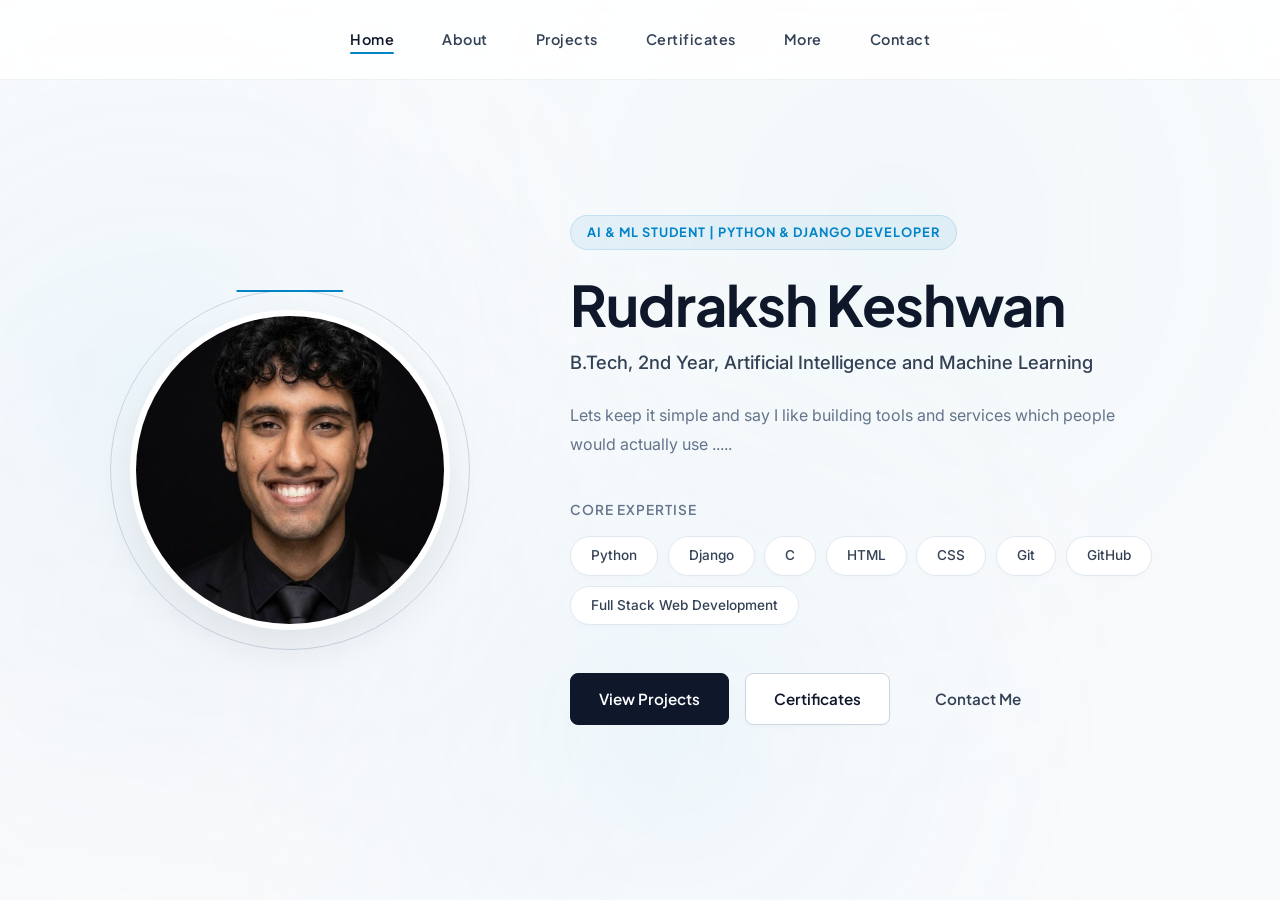
==== index.html @ c5d0d050 "landing_final" ====
<!DOCTYPE html>
<html lang="en">
<head>
    <meta charset="UTF-8">
    <meta name="viewport" content="width=device-width, initial-scale=1.0">
    <title>Rudraksh Keshwan | AI & ML Developer</title>
    <link rel="stylesheet" href="style.css">
    <link rel="preconnect" href="https://fonts.googleapis.com">
    <link rel="preconnect" href="https://fonts.gstatic.com" crossorigin>
    <link href="https://fonts.googleapis.com/css2?family=Inter:wght@300;400;500;600&family=Plus+Jakarta+Sans:wght@500;600;700&display=swap" rel="stylesheet">
</head>
<body>
    <canvas id="ambient-canvas"></canvas>

    <header class="navbar">
        <nav class="nav-container">
            <ul class="nav-links">
                <li><a href="#home" class="active">Home</a></li>
                <li><a href="#about">About</a></li>
                <li><a href="#projects">Projects</a></li>
                <li><a href="#certificates">Certificates</a></li>
                <li><a href="#more">More</a></li>
                <li><a href="#contact">Contact</a></li>
            </ul>
        </nav>
    </header>

    <main class="hero" id="home">
        <div class="hero-container">
            
            <div class="hero-visual reveal-scale">
                <div class="image-ring"></div>
                <div class="image-wrapper">
                    <img src="assets/center-star.jpeg" alt="Rudraksh Keshwan">
                </div>
            </div>

            <div class="hero-content">
                <div class="reveal-up delay-1">
                    <span class="role-badge">AI & ML Student | Python & Django Developer</span>
                </div>
                
                <h1 class="name-title reveal-up delay-2">Rudraksh Keshwan</h1>
                <h2 class="education-subtitle reveal-up delay-3">B.Tech, 2nd Year, Artificial Intelligence and Machine Learning</h2>
                
                <p class="about-text reveal-up delay-4">
                    Lets keep it simple and say I like building tools and services which people would actually use .....
                </p>

                <div class="skills-section reveal-up delay-5">
                    <h3 class="skills-heading">Core Expertise</h3>
                    <div class="skills-grid">
                        <span class="skill-chip">Python</span>
                        <span class="skill-chip">Django</span>
                        <span class="skill-chip">C</span>
                        <span class="skill-chip">HTML</span>
                        <span class="skill-chip">CSS</span>
                        <span class="skill-chip">Git</span>
                        <span class="skill-chip">GitHub</span>
                        <span class="skill-chip">Full Stack Web Development</span>
                    </div>
                </div>

                <div class="action-group reveal-up delay-6">
                    <a href="#projects" class="btn btn-primary">View Projects</a>
                    <a href="#certificates" class="btn btn-secondary">Certificates</a>
                    <a href="#contact" class="btn btn-outline">Contact Me</a>
                </div>
            </div>

        </div>
    </main>

    <script src="script.js"></script>
</body>
</html>
---- style.css ----
/* --- Variables & Theme --- */
:root {
    /* Premium Light Palette */
    --bg-base: #F8FAFC;
    --bg-glass: rgba(255, 255, 255, 0.85);
    
    --text-primary: #0F172A;
    --text-secondary: #334155;
    --text-muted: #64748B;
    
    --accent-main: #0284C7; /* Sophisticated Blue */
    --accent-hover: #0369A1;
    --accent-teal: #0D9488;
    
    --border-light: #E2E8F0;
    --border-medium: #CBD5E1;
    
    /* Typography */
    --font-heading: 'Plus Jakarta Sans', sans-serif;
    --font-body: 'Inter', sans-serif;
}

/* --- Base Reset --- */
* {
    margin: 0;
    padding: 0;
    box-sizing: border-box;
}

html {
    scroll-behavior: smooth;
    font-size: 16px;
}

body {
    background-color: var(--bg-base);
    color: var(--text-primary);
    font-family: var(--font-body);
    line-height: 1.6;
    overflow-x: hidden;
    -webkit-font-smoothing: antialiased;
    -moz-osx-font-smoothing: grayscale;
}

/* --- Ambient Canvas Background --- */
#ambient-canvas {
    position: fixed;
    top: 0;
    left: 0;
    width: 100vw;
    height: 100vh;
    z-index: -1;
    pointer-events: none;
    opacity: 0.6;
}

/* --- Navbar --- */
.navbar {
    position: fixed;
    top: 0;
    width: 100%;
    height: 80px;
    background: var(--bg-glass);
    backdrop-filter: blur(12px);
    -webkit-backdrop-filter: blur(12px);
    border-bottom: 1px solid rgba(226, 232, 240, 0.6);
    z-index: 100;
    display: flex;
    justify-content: center;
    align-items: center;
    transition: all 0.3s ease;
}

.nav-container {
    width: 100%;
    max-width: 1200px;
    display: flex;
    justify-content: center;
}

.nav-links {
    display: flex;
    list-style: none;
    gap: 3rem;
}

.nav-links a {
    text-decoration: none;
    color: var(--text-secondary);
    font-family: var(--font-heading);
    font-size: 0.9rem;
    font-weight: 600;
    letter-spacing: 0.5px;
    position: relative;
    transition: color 0.3s ease;
}

.nav-links a::after {
    content: '';
    position: absolute;
    bottom: -6px;
    left: 50%;
    width: 0;
    height: 2px;
    background: var(--accent-main);
    transition: all 0.3s cubic-bezier(0.4, 0, 0.2, 1);
    transform: translateX(-50%);
    border-radius: 2px;
}

.nav-links a:hover, .nav-links a.active {
    color: var(--text-primary);
}

.nav-links a:hover::after, .nav-links a.active::after {
    width: 100%;
}

/* --- Hero Section --- */
.hero {
    min-height: 100vh;
    display: flex;
    align-items: center;
    justify-content: center;
    padding: 100px 5% 60px; /* Accounts for navbar */
    position: relative;
}

.hero-container {
    max-width: 1100px;
    width: 100%;
    display: grid;
    grid-template-columns: 400px 1fr;
    gap: 5rem;
    align-items: center;
}

/* --- Hero Visual (Left) --- */
.hero-visual {
    position: relative;
    display: flex;
    justify-content: center;
    align-items: center;
}

.image-ring {
    position: absolute;
    width: 360px;
    height: 360px;
    border-radius: 50%;
    border: 1px solid var(--border-medium);
    top: 50%;
    left: 50%;
    transform: translate(-50%, -50%);
    box-sizing: border-box;
}

.image-ring::before {
    content: '';
    position: absolute;
    top: -1px;
    left: 50%;
    width: 30%;
    height: 2px;
    background: var(--accent-main);
    transform: translateX(-50%);
    border-radius: 2px;
}

.image-wrapper {
    width: 320px;
    height: 320px;
    border-radius: 50%;
    overflow: hidden;
    position: relative;
    background: #FFF;
    box-shadow: 0 20px 40px rgba(15, 23, 42, 0.08);
    z-index: 2;
    border: 6px solid #FFFFFF;
}

.image-wrapper img {
    width: 100%;
    height: 100%;
    object-fit: cover;
    object-position: center;
}

/* --- Hero Content (Right) --- */
.hero-content {
    display: flex;
    flex-direction: column;
    align-items: flex-start;
}

.role-badge {
    display: inline-block;
    padding: 0.4rem 1rem;
    background: rgba(2, 132, 199, 0.08);
    color: var(--accent-main);
    font-family: var(--font-heading);
    font-size: 0.8rem;
    font-weight: 700;
    letter-spacing: 1px;
    text-transform: uppercase;
    border-radius: 100px;
    margin-bottom: 1.5rem;
    border: 1px solid rgba(2, 132, 199, 0.15);
}

.name-title {
    font-family: var(--font-heading);
    font-size: 3.5rem;
    font-weight: 700;
    color: var(--text-primary);
    line-height: 1.1;
    letter-spacing: -1px;
    margin-bottom: 0.75rem;
}

.education-subtitle {
    font-size: 1.15rem;
    font-weight: 500;
    color: var(--text-secondary);
    margin-bottom: 1.5rem;
    font-family: var(--font-body);
}

.about-text {
    font-size: 1rem;
    color: var(--text-muted);
    line-height: 1.8;
    margin-bottom: 2.5rem;
    max-width: 95%;
}

/* --- Skills Section --- */
.skills-section {
    margin-bottom: 3rem;
    width: 100%;
}

.skills-heading {
    font-family: var(--font-heading);
    font-size: 0.85rem;
    text-transform: uppercase;
    letter-spacing: 1px;
    color: var(--text-muted);
    margin-bottom: 1rem;
    font-weight: 600;
}

.skills-grid {
    display: flex;
    flex-wrap: wrap;
    gap: 0.6rem;
}

.skill-chip {
    padding: 0.5rem 1.25rem;
    background: #FFFFFF;
    border: 1px solid var(--border-light);
    border-radius: 100px;
    font-size: 0.85rem;
    font-weight: 500;
    color: var(--text-secondary);
    transition: all 0.3s ease;
    box-shadow: 0 2px 4px rgba(15, 23, 42, 0.02);
    cursor: default;
}

.skill-chip:hover {
    border-color: var(--accent-main);
    color: var(--accent-main);
    transform: translateY(-2px);
    box-shadow: 0 4px 12px rgba(2, 132, 199, 0.08);
}

/* --- Buttons --- */
.action-group {
    display: flex;
    gap: 1rem;
    flex-wrap: wrap;
}

.btn {
    display: inline-flex;
    align-items: center;
    justify-content: center;
    padding: 0.8rem 1.75rem;
    border-radius: 8px;
    font-family: var(--font-heading);
    font-size: 0.95rem;
    font-weight: 600;
    text-decoration: none;
    transition: all 0.3s cubic-bezier(0.4, 0, 0.2, 1);
}

.btn-primary {
    background: var(--text-primary);
    color: #FFFFFF;
    border: 1px solid var(--text-primary);
}

.btn-primary:hover {
    background: var(--accent-main);
    border-color: var(--accent-main);
    transform: translateY(-2px);
    box-shadow: 0 10px 20px rgba(2, 132, 199, 0.15);
}

.btn-secondary {
    background: #FFFFFF;
    color: var(--text-primary);
    border: 1px solid var(--border-medium);
    box-shadow: 0 2px 4px rgba(0, 0, 0, 0.02);
}

.btn-secondary:hover {
    border-color: var(--text-primary);
    transform: translateY(-2px);
    box-shadow: 0 8px 16px rgba(15, 23, 42, 0.06);
}

.btn-outline {
    background: transparent;
    color: var(--text-secondary);
    border: 1px solid transparent;
}

.btn-outline:hover {
    color: var(--accent-main);
}

/* --- Animations --- */
.reveal-up {
    opacity: 0;
    transform: translateY(20px);
    animation: fadeSlideUp 0.8s cubic-bezier(0.16, 1, 0.3, 1) forwards;
}

.reveal-scale {
    opacity: 0;
    transform: scale(0.95);
    animation: fadeScale 1s cubic-bezier(0.16, 1, 0.3, 1) forwards;
}

.delay-1 { animation-delay: 0.1s; }
.delay-2 { animation-delay: 0.2s; }
.delay-3 { animation-delay: 0.3s; }
.delay-4 { animation-delay: 0.4s; }
.delay-5 { animation-delay: 0.5s; }
.delay-6 { animation-delay: 0.6s; }

@keyframes fadeSlideUp {
    to {
        opacity: 1;
        transform: translateY(0);
    }
}

@keyframes fadeScale {
    to {
        opacity: 1;
        transform: scale(1);
    }
}

/* --- Responsiveness --- */

/* Tablet & Smaller Laptops */
@media (max-width: 1024px) {
    .hero-container {
        grid-template-columns: 320px 1fr;
        gap: 3rem;
    }
    
    .image-wrapper {
        width: 280px;
        height: 280px;
    }
    
    .image-ring {
        width: 310px;
        height: 310px;
    }
    
    .name-title {
        font-size: 3rem;
    }
}

/* Mobile Devices */
@media (max-width: 768px) {
    .navbar {
        overflow-x: auto;
        -ms-overflow-style: none;
        scrollbar-width: none;
        justify-content: flex-start;
        padding: 0 5%;
    }
    
    .navbar::-webkit-scrollbar {
        display: none;
    }
    
    .nav-container {
        justify-content: flex-start;
    }
    
    .nav-links {
        gap: 2rem;
        padding-right: 2rem;
    }
    
    .hero {
        padding-top: 120px;
    }

    .hero-container {
        grid-template-columns: 1fr;
        text-align: left;
        gap: 2.5rem;
    }
    
    .hero-visual {
        justify-content: flex-start;
        padding-left: 10px;
    }

    .image-wrapper {
        width: 220px;
        height: 220px;
        border-width: 4px;
    }
    
    .image-ring {
        width: 245px;
        height: 245px;
        left: 120px; /* Offset for left alignment */
        transform: translate(-50%, -50%);
    }
    
    .name-title {
        font-size: 2.5rem;
    }
    
    .education-subtitle {
        font-size: 1rem;
    }
    
    .about-text {
        font-size: 0.95rem;
        max-width: 100%;
    }
    
    .action-group {
        width: 100%;
        flex-direction: column;
    }
    
    .btn {
        width: 100%;
    }
}
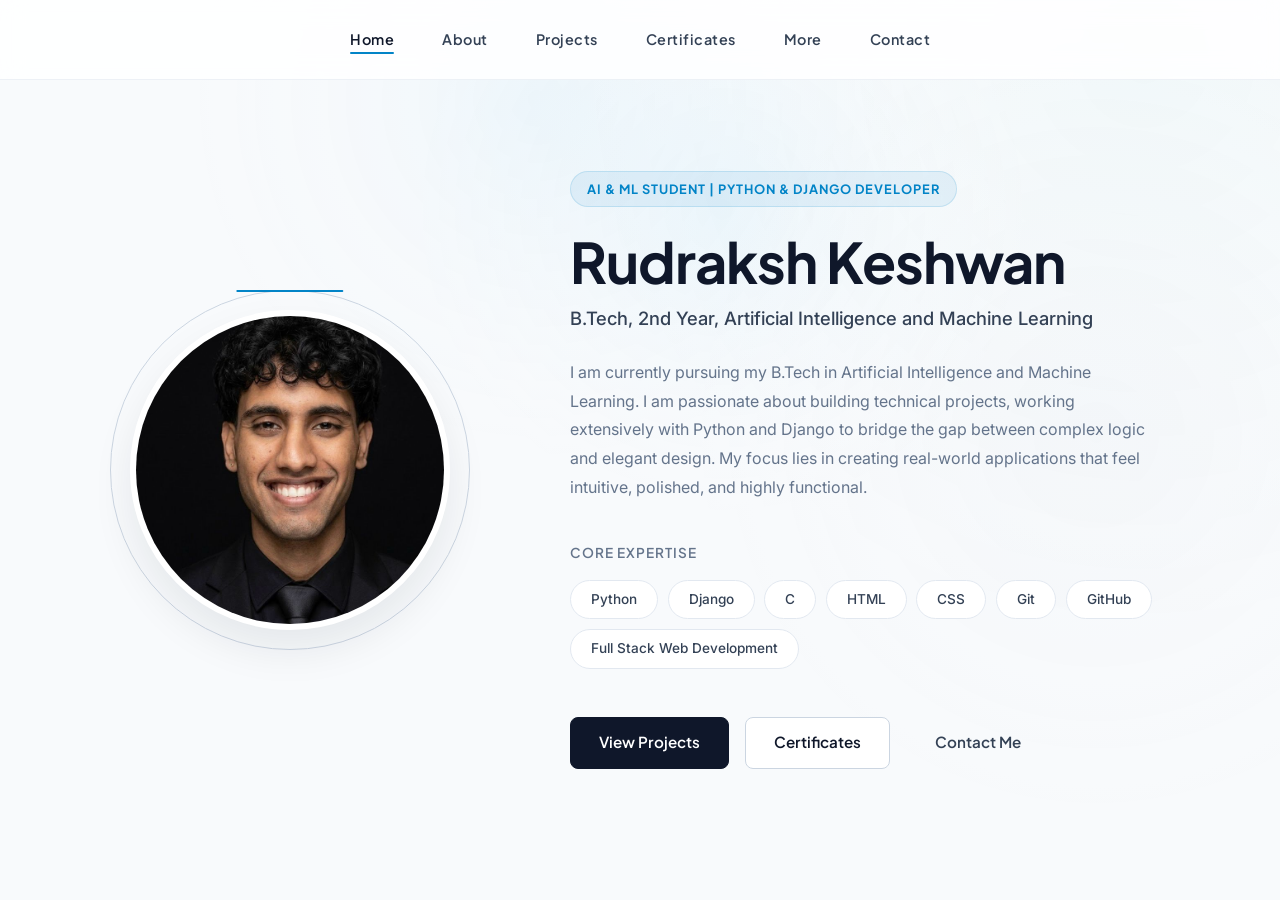
==== commit 99e9c0f7: "projects" ====
--- a/index.html
+++ b/index.html
@@ -5,20 +5,15 @@
     <meta name="viewport" content="width=device-width, initial-scale=1.0">
     <title>Rudraksh Keshwan | AI & ML Developer</title>
     <link rel="stylesheet" href="style.css">
-    <link rel="preconnect" href="https://fonts.googleapis.com">
-    <link rel="preconnect" href="https://fonts.gstatic.com" crossorigin>
-    <link href="https://fonts.googleapis.com/css2?family=Inter:wght@300;400;500;600&family=Plus+Jakarta+Sans:wght@500;600;700&display=swap" rel="stylesheet">
 </head>
-<body>
-    <canvas id="ambient-canvas"></canvas>
+<body class="home-theme"> <canvas id="ambient-canvas"></canvas>
 
     <header class="navbar">
         <nav class="nav-container">
             <ul class="nav-links">
-                <li><a href="#home" class="active">Home</a></li>
+                <li><a href="index.html" class="active">Home</a></li>
                 <li><a href="#about">About</a></li>
-                <li><a href="#projects">Projects</a></li>
-                <li><a href="#certificates">Certificates</a></li>
+                <li><a href="projects.html">Projects</a></li> <li><a href="#certificates">Certificates</a></li>
                 <li><a href="#more">More</a></li>
                 <li><a href="#contact">Contact</a></li>
             </ul>
@@ -27,7 +22,6 @@
 
     <main class="hero" id="home">
         <div class="hero-container">
-            
             <div class="hero-visual reveal-scale">
                 <div class="image-ring"></div>
                 <div class="image-wrapper">
@@ -44,7 +38,7 @@
                 <h2 class="education-subtitle reveal-up delay-3">B.Tech, 2nd Year, Artificial Intelligence and Machine Learning</h2>
                 
                 <p class="about-text reveal-up delay-4">
-                    Lets keep it simple and say I like building tools and services which people would actually use .....
+                    I am currently pursuing my B.Tech in Artificial Intelligence and Machine Learning. I am passionate about building technical projects, working extensively with Python and Django to bridge the gap between complex logic and elegant design. My focus lies in creating real-world applications that feel intuitive, polished, and highly functional.
                 </p>
 
                 <div class="skills-section reveal-up delay-5">
@@ -62,12 +56,10 @@
                 </div>
 
                 <div class="action-group reveal-up delay-6">
-                    <a href="#projects" class="btn btn-primary">View Projects</a>
-                    <a href="#certificates" class="btn btn-secondary">Certificates</a>
+                    <a href="projects.html" class="btn btn-primary">View Projects</a> <a href="#certificates" class="btn btn-secondary">Certificates</a>
                     <a href="#contact" class="btn btn-outline">Contact Me</a>
                 </div>
             </div>
-
         </div>
     </main>
 
--- a/style.css
+++ b/style.css
@@ -1,26 +1,8 @@
-/* --- Variables & Theme --- */
-:root {
-    /* Premium Light Palette */
-    --bg-base: #F8FAFC;
-    --bg-glass: rgba(255, 255, 255, 0.85);
-    
-    --text-primary: #0F172A;
-    --text-secondary: #334155;
-    --text-muted: #64748B;
-    
-    --accent-main: #0284C7; /* Sophisticated Blue */
-    --accent-hover: #0369A1;
-    --accent-teal: #0D9488;
-    
-    --border-light: #E2E8F0;
-    --border-medium: #CBD5E1;
-    
-    /* Typography */
-    --font-heading: 'Plus Jakarta Sans', sans-serif;
-    --font-body: 'Inter', sans-serif;
-}
-
-/* --- Base Reset --- */
+/* ==========================================================================
+   GLOBAL RESET & FONTS
+   ========================================================================== */
+@import url('https://fonts.googleapis.com/css2?family=Inter:wght@300;400;500;600;700&family=Plus+Jakarta+Sans:wght@500;600;700&display=swap');
+
 * {
     margin: 0;
     padding: 0;
@@ -33,16 +15,33 @@
 }
 
 body {
+    -webkit-font-smoothing: antialiased;
+    -moz-osx-font-smoothing: grayscale;
+    overflow-x: hidden;
+}
+
+/* ==========================================================================
+   THEME 1: HOMEPAGE (Light, Elegant, Clean)
+   ========================================================================== */
+body.home-theme {
+    --bg-base: #F8FAFC;
+    --bg-glass: rgba(255, 255, 255, 0.85);
+    --text-primary: #0F172A;
+    --text-secondary: #334155;
+    --text-muted: #64748B;
+    --accent-main: #0284C7;
+    --border-light: #E2E8F0;
+    --border-medium: #CBD5E1;
+    --font-heading: 'Plus Jakarta Sans', sans-serif;
+    --font-body: 'Inter', sans-serif;
+
     background-color: var(--bg-base);
     color: var(--text-primary);
     font-family: var(--font-body);
     line-height: 1.6;
-    overflow-x: hidden;
-    -webkit-font-smoothing: antialiased;
-    -moz-osx-font-smoothing: grayscale;
-}
-
-/* --- Ambient Canvas Background --- */
+}
+
+/* Ambient Canvas */
 #ambient-canvas {
     position: fixed;
     top: 0;
@@ -54,8 +53,8 @@
     opacity: 0.6;
 }
 
-/* --- Navbar --- */
-.navbar {
+/* Navbar */
+.home-theme .navbar {
     position: fixed;
     top: 0;
     width: 100%;
@@ -68,23 +67,22 @@
     display: flex;
     justify-content: center;
     align-items: center;
-    transition: all 0.3s ease;
-}
-
-.nav-container {
+}
+
+.home-theme .nav-container {
     width: 100%;
     max-width: 1200px;
     display: flex;
     justify-content: center;
 }
 
-.nav-links {
+.home-theme .nav-links {
     display: flex;
     list-style: none;
     gap: 3rem;
 }
 
-.nav-links a {
+.home-theme .nav-links a {
     text-decoration: none;
     color: var(--text-secondary);
     font-family: var(--font-heading);
@@ -95,7 +93,7 @@
     transition: color 0.3s ease;
 }
 
-.nav-links a::after {
+.home-theme .nav-links a::after {
     content: '';
     position: absolute;
     bottom: -6px;
@@ -103,30 +101,25 @@
     width: 0;
     height: 2px;
     background: var(--accent-main);
-    transition: all 0.3s cubic-bezier(0.4, 0, 0.2, 1);
+    transition: all 0.3s ease;
     transform: translateX(-50%);
     border-radius: 2px;
 }
 
-.nav-links a:hover, .nav-links a.active {
-    color: var(--text-primary);
-}
-
-.nav-links a:hover::after, .nav-links a.active::after {
-    width: 100%;
-}
-
-/* --- Hero Section --- */
-.hero {
+.home-theme .nav-links a:hover, .home-theme .nav-links a.active { color: var(--text-primary); }
+.home-theme .nav-links a:hover::after, .home-theme .nav-links a.active::after { width: 100%; }
+
+/* Hero Section */
+.home-theme .hero {
     min-height: 100vh;
     display: flex;
     align-items: center;
     justify-content: center;
-    padding: 100px 5% 60px; /* Accounts for navbar */
+    padding: 100px 5% 60px;
     position: relative;
 }
 
-.hero-container {
+.home-theme .hero-container {
     max-width: 1100px;
     width: 100%;
     display: grid;
@@ -135,15 +128,15 @@
     align-items: center;
 }
 
-/* --- Hero Visual (Left) --- */
-.hero-visual {
+/* Image Visual */
+.home-theme .hero-visual {
     position: relative;
     display: flex;
     justify-content: center;
     align-items: center;
 }
 
-.image-ring {
+.home-theme .image-ring {
     position: absolute;
     width: 360px;
     height: 360px;
@@ -152,10 +145,9 @@
     top: 50%;
     left: 50%;
     transform: translate(-50%, -50%);
-    box-sizing: border-box;
-}
-
-.image-ring::before {
+}
+
+.home-theme .image-ring::before {
     content: '';
     position: absolute;
     top: -1px;
@@ -167,7 +159,7 @@
     border-radius: 2px;
 }
 
-.image-wrapper {
+.home-theme .image-wrapper {
     width: 320px;
     height: 320px;
     border-radius: 50%;
@@ -179,21 +171,20 @@
     border: 6px solid #FFFFFF;
 }
 
-.image-wrapper img {
+.home-theme .image-wrapper img {
     width: 100%;
     height: 100%;
     object-fit: cover;
-    object-position: center;
-}
-
-/* --- Hero Content (Right) --- */
-.hero-content {
+}
+
+/* Content */
+.home-theme .hero-content {
     display: flex;
     flex-direction: column;
     align-items: flex-start;
 }
 
-.role-badge {
+.home-theme .role-badge {
     display: inline-block;
     padding: 0.4rem 1rem;
     background: rgba(2, 132, 199, 0.08);
@@ -208,7 +199,7 @@
     border: 1px solid rgba(2, 132, 199, 0.15);
 }
 
-.name-title {
+.home-theme .name-title {
     font-family: var(--font-heading);
     font-size: 3.5rem;
     font-weight: 700;
@@ -218,7 +209,7 @@
     margin-bottom: 0.75rem;
 }
 
-.education-subtitle {
+.home-theme .education-subtitle {
     font-size: 1.15rem;
     font-weight: 500;
     color: var(--text-secondary);
@@ -226,7 +217,7 @@
     font-family: var(--font-body);
 }
 
-.about-text {
+.home-theme .about-text {
     font-size: 1rem;
     color: var(--text-muted);
     line-height: 1.8;
@@ -234,13 +225,9 @@
     max-width: 95%;
 }
 
-/* --- Skills Section --- */
-.skills-section {
-    margin-bottom: 3rem;
-    width: 100%;
-}
-
-.skills-heading {
+/* Skills */
+.home-theme .skills-section { margin-bottom: 3rem; width: 100%; }
+.home-theme .skills-heading {
     font-family: var(--font-heading);
     font-size: 0.85rem;
     text-transform: uppercase;
@@ -250,13 +237,8 @@
     font-weight: 600;
 }
 
-.skills-grid {
-    display: flex;
-    flex-wrap: wrap;
-    gap: 0.6rem;
-}
-
-.skill-chip {
+.home-theme .skills-grid { display: flex; flex-wrap: wrap; gap: 0.6rem; }
+.home-theme .skill-chip {
     padding: 0.5rem 1.25rem;
     background: #FFFFFF;
     border: 1px solid var(--border-light);
@@ -265,25 +247,19 @@
     font-weight: 500;
     color: var(--text-secondary);
     transition: all 0.3s ease;
-    box-shadow: 0 2px 4px rgba(15, 23, 42, 0.02);
     cursor: default;
 }
 
-.skill-chip:hover {
+.home-theme .skill-chip:hover {
     border-color: var(--accent-main);
     color: var(--accent-main);
     transform: translateY(-2px);
     box-shadow: 0 4px 12px rgba(2, 132, 199, 0.08);
 }
 
-/* --- Buttons --- */
-.action-group {
-    display: flex;
-    gap: 1rem;
-    flex-wrap: wrap;
-}
-
-.btn {
+/* Buttons */
+.home-theme .action-group { display: flex; gap: 1rem; flex-wrap: wrap; }
+.home-theme .btn {
     display: inline-flex;
     align-items: center;
     justify-content: center;
@@ -293,173 +269,176 @@
     font-size: 0.95rem;
     font-weight: 600;
     text-decoration: none;
-    transition: all 0.3s cubic-bezier(0.4, 0, 0.2, 1);
-}
-
-.btn-primary {
-    background: var(--text-primary);
-    color: #FFFFFF;
-    border: 1px solid var(--text-primary);
-}
-
-.btn-primary:hover {
-    background: var(--accent-main);
-    border-color: var(--accent-main);
-    transform: translateY(-2px);
-    box-shadow: 0 10px 20px rgba(2, 132, 199, 0.15);
-}
-
-.btn-secondary {
-    background: #FFFFFF;
-    color: var(--text-primary);
-    border: 1px solid var(--border-medium);
-    box-shadow: 0 2px 4px rgba(0, 0, 0, 0.02);
-}
-
-.btn-secondary:hover {
-    border-color: var(--text-primary);
-    transform: translateY(-2px);
-    box-shadow: 0 8px 16px rgba(15, 23, 42, 0.06);
-}
-
-.btn-outline {
-    background: transparent;
-    color: var(--text-secondary);
-    border: 1px solid transparent;
-}
-
-.btn-outline:hover {
-    color: var(--accent-main);
-}
-
-/* --- Animations --- */
-.reveal-up {
-    opacity: 0;
-    transform: translateY(20px);
-    animation: fadeSlideUp 0.8s cubic-bezier(0.16, 1, 0.3, 1) forwards;
-}
-
-.reveal-scale {
-    opacity: 0;
-    transform: scale(0.95);
-    animation: fadeScale 1s cubic-bezier(0.16, 1, 0.3, 1) forwards;
-}
-
-.delay-1 { animation-delay: 0.1s; }
-.delay-2 { animation-delay: 0.2s; }
-.delay-3 { animation-delay: 0.3s; }
-.delay-4 { animation-delay: 0.4s; }
-.delay-5 { animation-delay: 0.5s; }
-.delay-6 { animation-delay: 0.6s; }
-
-@keyframes fadeSlideUp {
-    to {
-        opacity: 1;
-        transform: translateY(0);
-    }
-}
-
-@keyframes fadeScale {
-    to {
-        opacity: 1;
-        transform: scale(1);
-    }
-}
-
-/* --- Responsiveness --- */
-
-/* Tablet & Smaller Laptops */
+    transition: all 0.3s ease;
+}
+
+.home-theme .btn-primary { background: var(--text-primary); color: #FFFFFF; border: 1px solid var(--text-primary); }
+.home-theme .btn-primary:hover { background: var(--accent-main); border-color: var(--accent-main); transform: translateY(-2px); box-shadow: 0 10px 20px rgba(2, 132, 199, 0.15); }
+.home-theme .btn-secondary { background: #FFFFFF; color: var(--text-primary); border: 1px solid var(--border-medium); }
+.home-theme .btn-secondary:hover { border-color: var(--text-primary); transform: translateY(-2px); box-shadow: 0 8px 16px rgba(15, 23, 42, 0.06); }
+.home-theme .btn-outline { background: transparent; color: var(--text-secondary); border: 1px solid transparent; }
+.home-theme .btn-outline:hover { color: var(--accent-main); }
+
+
+/* ==========================================================================
+   THEME 2: PROJECTS & DETAILS (Premium Dark)
+   ========================================================================== */
+body.projects-theme {
+    --bg-dark: #09090b;
+    --card-bg: #18181b;
+    --card-border: #27272a;
+    --text-main: #f4f4f5;
+    --text-muted: #a1a1aa;
+    --accent: #3b82f6;
+    --accent-hover: #2563eb;
+    --dot-active: #22c55e;
+    --dot-info: #3b82f6;
+    --dot-warning: #eab308;
+    --radius: 12px;
+    
+    background-color: var(--bg-dark);
+    color: var(--text-main);
+    font-family: 'Inter', sans-serif;
+    line-height: 1.6;
+}
+
+/* Main Projects Page */
+.projects-theme .container { max-width: 1200px; margin: 0 auto; padding: 4rem 2rem; }
+.projects-theme .page-header { margin-bottom: 4rem; text-align: center; }
+.projects-theme .page-header h1 { font-size: 3rem; font-weight: 700; margin-bottom: 1rem; letter-spacing: -0.02em; }
+.projects-theme .subtitle { font-size: 1.2rem; color: var(--text-muted); max-width: 600px; margin: 0 auto 2rem auto; }
+
+.projects-theme .global-code-note {
+    display: inline-flex; align-items: flex-start; gap: 12px;
+    background-color: rgba(59, 130, 246, 0.1); border: 1px solid rgba(59, 130, 246, 0.2);
+    padding: 1rem 1.5rem; border-radius: var(--radius); text-align: left; max-width: 800px; margin: 0 auto;
+}
+.projects-theme .global-code-note svg { color: var(--accent); flex-shrink: 0; margin-top: 2px; }
+.projects-theme .global-code-note p { font-size: 0.95rem; color: #e4e4e7; margin: 0; }
+
+.projects-theme .projects-grid { display: grid; grid-template-columns: repeat(auto-fit, minmax(340px, 1fr)); gap: 2rem; }
+.projects-theme .project-card {
+    background-color: var(--card-bg); border: 1px solid var(--card-border);
+    border-radius: var(--radius); position: relative; overflow: hidden;
+    display: flex; flex-direction: column; transition: 0.3s ease;
+}
+.projects-theme .project-card:hover {
+    border-color: #3f3f46; transform: translateY(-4px); box-shadow: 0 12px 24px -10px rgba(0, 0, 0, 0.5);
+}
+
+.projects-theme .project-number {
+    position: absolute; top: -20px; right: 10px; font-size: 8rem; font-weight: 700;
+    color: rgba(255, 255, 255, 0.03); line-height: 1; pointer-events: none; z-index: 0;
+}
+
+/* Image & Video Previews */
+.projects-theme a.video-preview { text-decoration: none; }
+.projects-theme .video-preview {
+    width: 100%; height: 200px; background: linear-gradient(135deg, #1f2937, #111827);
+    position: relative; display: flex; align-items: center; justify-content: center;
+    border-bottom: 1px solid var(--card-border); z-index: 1; overflow: hidden;
+}
+
+.projects-theme .preview-img {
+    position: absolute; top: 0; left: 0; width: 100%; height: 100%;
+    object-fit: cover; z-index: -1; opacity: 0.5;
+    transition: opacity 0.3s ease, transform 0.5s ease;
+}
+.projects-theme .video-preview:hover .preview-img {
+    opacity: 0.8; transform: scale(1.05);
+}
+
+.projects-theme .play-button {
+    width: 60px; height: 60px; background-color: rgba(255, 255, 255, 0.1);
+    border: 2px solid rgba(255, 255, 255, 0.2); border-radius: 50%;
+    display: flex; align-items: center; justify-content: center; backdrop-filter: blur(4px); transition: 0.3s ease;
+}
+.projects-theme .video-preview:hover .play-button { background-color: var(--accent); border-color: var(--accent); transform: scale(1.1); }
+.projects-theme .play-button svg { width: 24px; height: 24px; margin-left: 4px; color: white; }
+.projects-theme .overlay { position: absolute; bottom: 12px; right: 12px; background: rgba(0, 0, 0, 0.6); padding: 4px 8px; border-radius: 4px; font-size: 0.75rem; font-weight: 500; }
+
+.projects-theme .project-content { padding: 2rem; display: flex; flex-direction: column; flex-grow: 1; z-index: 1; }
+.projects-theme .project-content h2 { font-size: 1.5rem; margin-bottom: 1rem; color: #fff; }
+.projects-theme .summary { color: var(--text-muted); font-size: 0.95rem; margin-bottom: 1.5rem; flex-grow: 1; }
+
+.projects-theme .badges { display: flex; flex-wrap: wrap; gap: 8px; margin-bottom: 1.5rem; }
+.projects-theme .badge { background-color: #27272a; color: #e4e4e7; padding: 4px 10px; border-radius: 20px; font-size: 0.75rem; font-weight: 500; border: 1px solid #3f3f46; }
+
+.projects-theme .status-notes { background-color: #121214; border-radius: 8px; padding: 1rem; margin-bottom: 2rem; display: flex; flex-direction: column; gap: 8px; }
+.projects-theme .status-item { font-size: 0.85rem; display: flex; align-items: center; gap: 8px; color: #d4d4d8; }
+.projects-theme .dot { width: 8px; height: 8px; border-radius: 50%; flex-shrink: 0; }
+.projects-theme .dot.active { background-color: var(--dot-active); box-shadow: 0 0 8px var(--dot-active); }
+.projects-theme .dot.info { background-color: var(--dot-info); }
+.projects-theme .dot.warning { background-color: var(--dot-warning); }
+.projects-theme .warning-text { color: #fbbf24; font-style: italic; }
+
+.projects-theme .actions { display: flex; gap: 12px; margin-top: auto; }
+.projects-theme .btn { display: inline-flex; align-items: center; justify-content: center; padding: 0.6rem 1.2rem; border-radius: 6px; font-size: 0.9rem; font-weight: 500; text-decoration: none; transition: 0.3s ease; cursor: pointer; }
+.projects-theme .btn-primary { background-color: var(--accent); color: white; border: 1px solid var(--accent); }
+.projects-theme .btn-primary:hover { background-color: var(--accent-hover); border-color: var(--accent-hover); }
+.projects-theme .btn-secondary { background-color: transparent; color: var(--text-main); border: 1px solid #3f3f46; }
+.projects-theme .btn-secondary:hover { background-color: #27272a; }
+
+/* Individual Details Pages Styles */
+.projects-theme .detail-container { max-width: 800px; margin: 0 auto; padding: 4rem 2rem; }
+.projects-theme .back-link { display: inline-flex; align-items: center; gap: 8px; color: var(--text-muted); text-decoration: none; margin-bottom: 2rem; transition: color 0.3s; }
+.projects-theme .back-link:hover { color: var(--text-main); }
+.projects-theme .project-header { margin-bottom: 3rem; border-bottom: 1px solid var(--card-border); padding-bottom: 2rem; }
+.projects-theme .project-header h1 { font-size: 2.5rem; margin: 0 0 1rem 0; letter-spacing: -0.02em; }
+.projects-theme .status-box { background: rgba(59, 130, 246, 0.1); border: 1px solid rgba(59, 130, 246, 0.2); padding: 1rem; border-radius: 8px; font-size: 0.9rem; margin-bottom: 2rem; }
+.projects-theme .status-box ul { margin: 0; padding-left: 1.5rem; color: #d4d4d8; }
+.projects-theme .status-box p.warning { color: #fbbf24; margin: 0; font-style: italic; }
+.projects-theme section { margin-bottom: 3rem; }
+.projects-theme section h2 { font-size: 1.5rem; color: #fff; margin-bottom: 1rem; }
+.projects-theme section p { color: var(--text-muted); margin-bottom: 1rem; }
+.projects-theme ul.styled-list { list-style: none; padding: 0; }
+.projects-theme ul.styled-list li { position: relative; padding-left: 1.5rem; margin-bottom: 0.75rem; color: var(--text-muted); }
+.projects-theme ul.styled-list li::before { content: "→"; position: absolute; left: 0; color: var(--accent); }
+
+/* ==========================================================================
+   SHARED ANIMATIONS
+   ========================================================================== */
+.reveal-up { opacity: 0; transform: translateY(20px); animation: fadeSlideUp 0.8s cubic-bezier(0.16, 1, 0.3, 1) forwards; }
+.reveal-scale { opacity: 0; transform: scale(0.95); animation: fadeScale 1s cubic-bezier(0.16, 1, 0.3, 1) forwards; }
+.delay-1 { animation-delay: 0.1s; } .delay-2 { animation-delay: 0.2s; }
+.delay-3 { animation-delay: 0.3s; } .delay-4 { animation-delay: 0.4s; }
+.delay-5 { animation-delay: 0.5s; } .delay-6 { animation-delay: 0.6s; }
+
+@keyframes fadeSlideUp { to { opacity: 1; transform: translateY(0); } }
+@keyframes fadeScale { to { opacity: 1; transform: scale(1); } }
+
+/* Scroll reveal for Projects grid */
+.reveal { opacity: 0; transform: translateY(20px); transition: all 0.6s cubic-bezier(0.16, 1, 0.3, 1); }
+.reveal.active { opacity: 1; transform: translateY(0); }
+
+/* ==========================================================================
+   MEDIA QUERIES (Responsive)
+   ========================================================================== */
 @media (max-width: 1024px) {
-    .hero-container {
-        grid-template-columns: 320px 1fr;
-        gap: 3rem;
-    }
-    
-    .image-wrapper {
-        width: 280px;
-        height: 280px;
-    }
-    
-    .image-ring {
-        width: 310px;
-        height: 310px;
-    }
-    
-    .name-title {
-        font-size: 3rem;
-    }
-}
-
-/* Mobile Devices */
+    .home-theme .hero-container { grid-template-columns: 320px 1fr; gap: 3rem; }
+    .home-theme .image-wrapper { width: 280px; height: 280px; }
+    .home-theme .image-ring { width: 310px; height: 310px; }
+    .home-theme .name-title { font-size: 3rem; }
+}
+
 @media (max-width: 768px) {
-    .navbar {
-        overflow-x: auto;
-        -ms-overflow-style: none;
-        scrollbar-width: none;
-        justify-content: flex-start;
-        padding: 0 5%;
-    }
-    
-    .navbar::-webkit-scrollbar {
-        display: none;
-    }
-    
-    .nav-container {
-        justify-content: flex-start;
-    }
-    
-    .nav-links {
-        gap: 2rem;
-        padding-right: 2rem;
-    }
-    
-    .hero {
-        padding-top: 120px;
-    }
-
-    .hero-container {
-        grid-template-columns: 1fr;
-        text-align: left;
-        gap: 2.5rem;
-    }
-    
-    .hero-visual {
-        justify-content: flex-start;
-        padding-left: 10px;
-    }
-
-    .image-wrapper {
-        width: 220px;
-        height: 220px;
-        border-width: 4px;
-    }
-    
-    .image-ring {
-        width: 245px;
-        height: 245px;
-        left: 120px; /* Offset for left alignment */
-        transform: translate(-50%, -50%);
-    }
-    
-    .name-title {
-        font-size: 2.5rem;
-    }
-    
-    .education-subtitle {
-        font-size: 1rem;
-    }
-    
-    .about-text {
-        font-size: 0.95rem;
-        max-width: 100%;
-    }
-    
-    .action-group {
-        width: 100%;
-        flex-direction: column;
-    }
-    
-    .btn {
-        width: 100%;
-    }
+    /* Home Mobile */
+    .home-theme .navbar { overflow-x: auto; -ms-overflow-style: none; scrollbar-width: none; justify-content: flex-start; padding: 0 5%; }
+    .home-theme .navbar::-webkit-scrollbar { display: none; }
+    .home-theme .nav-container { justify-content: flex-start; }
+    .home-theme .nav-links { gap: 2rem; padding-right: 2rem; }
+    .home-theme .hero { padding-top: 120px; }
+    .home-theme .hero-container { grid-template-columns: 1fr; text-align: left; gap: 2.5rem; }
+    .home-theme .hero-visual { justify-content: flex-start; padding-left: 10px; }
+    .home-theme .image-wrapper { width: 220px; height: 220px; border-width: 4px; }
+    .home-theme .image-ring { width: 245px; height: 245px; left: 120px; transform: translate(-50%, -50%); }
+    .home-theme .name-title { font-size: 2.5rem; }
+    .home-theme .action-group { width: 100%; flex-direction: column; }
+    .home-theme .btn { width: 100%; }
+
+    /* Projects Mobile */
+    .projects-theme .page-header h1 { font-size: 2.2rem; }
+    .projects-theme .projects-grid { grid-template-columns: 1fr; }
+    .projects-theme .actions { flex-direction: column; }
+    .projects-theme .btn { width: 100%; }
 }
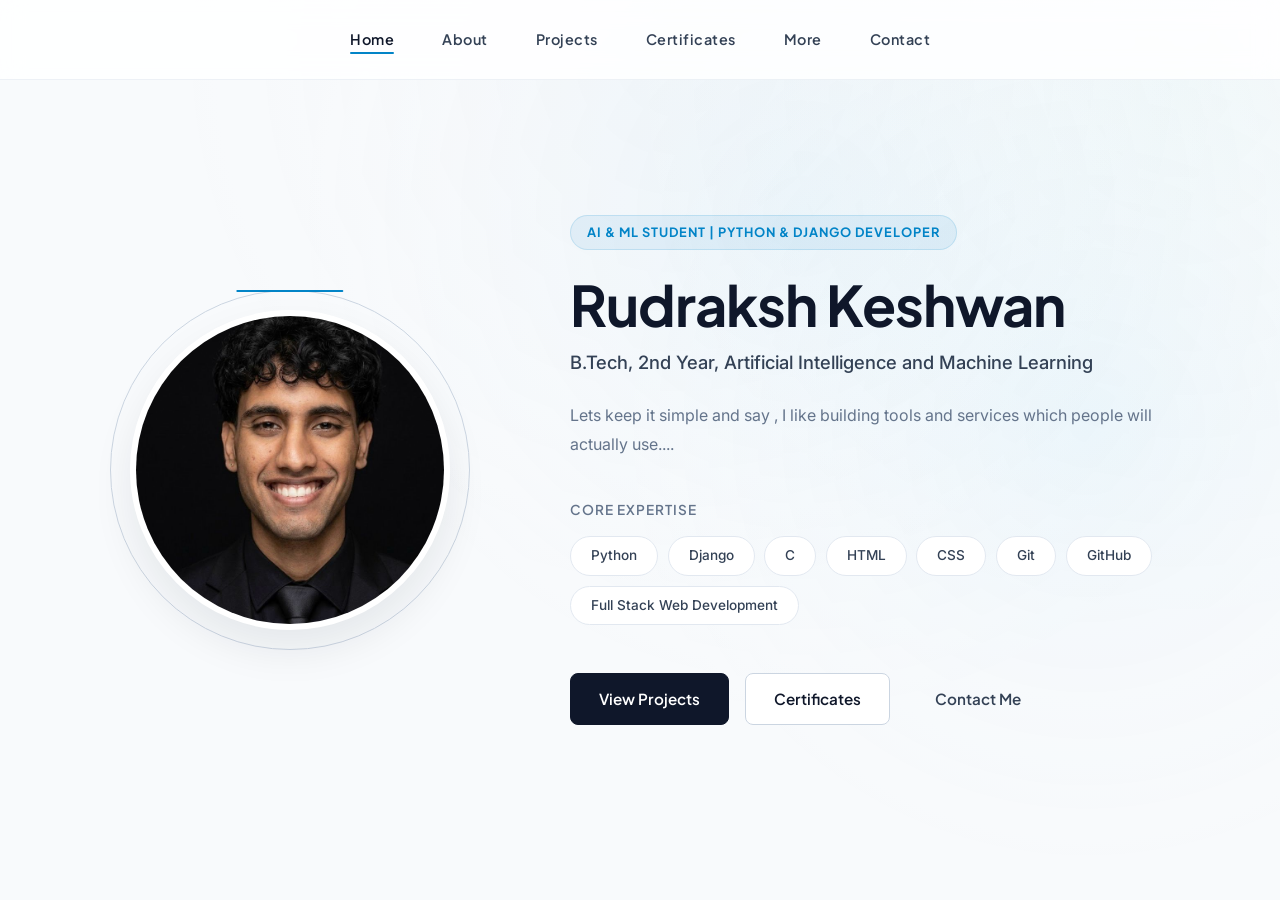
==== commit f57594ce: "index change" ====
--- a/index.html
+++ b/index.html
@@ -38,7 +38,7 @@
                 <h2 class="education-subtitle reveal-up delay-3">B.Tech, 2nd Year, Artificial Intelligence and Machine Learning</h2>
                 
                 <p class="about-text reveal-up delay-4">
-                    I am currently pursuing my B.Tech in Artificial Intelligence and Machine Learning. I am passionate about building technical projects, working extensively with Python and Django to bridge the gap between complex logic and elegant design. My focus lies in creating real-world applications that feel intuitive, polished, and highly functional.
+                    Lets keep it simple and say , I like building tools and services which people will actually use....
                 </p>
 
                 <div class="skills-section reveal-up delay-5">
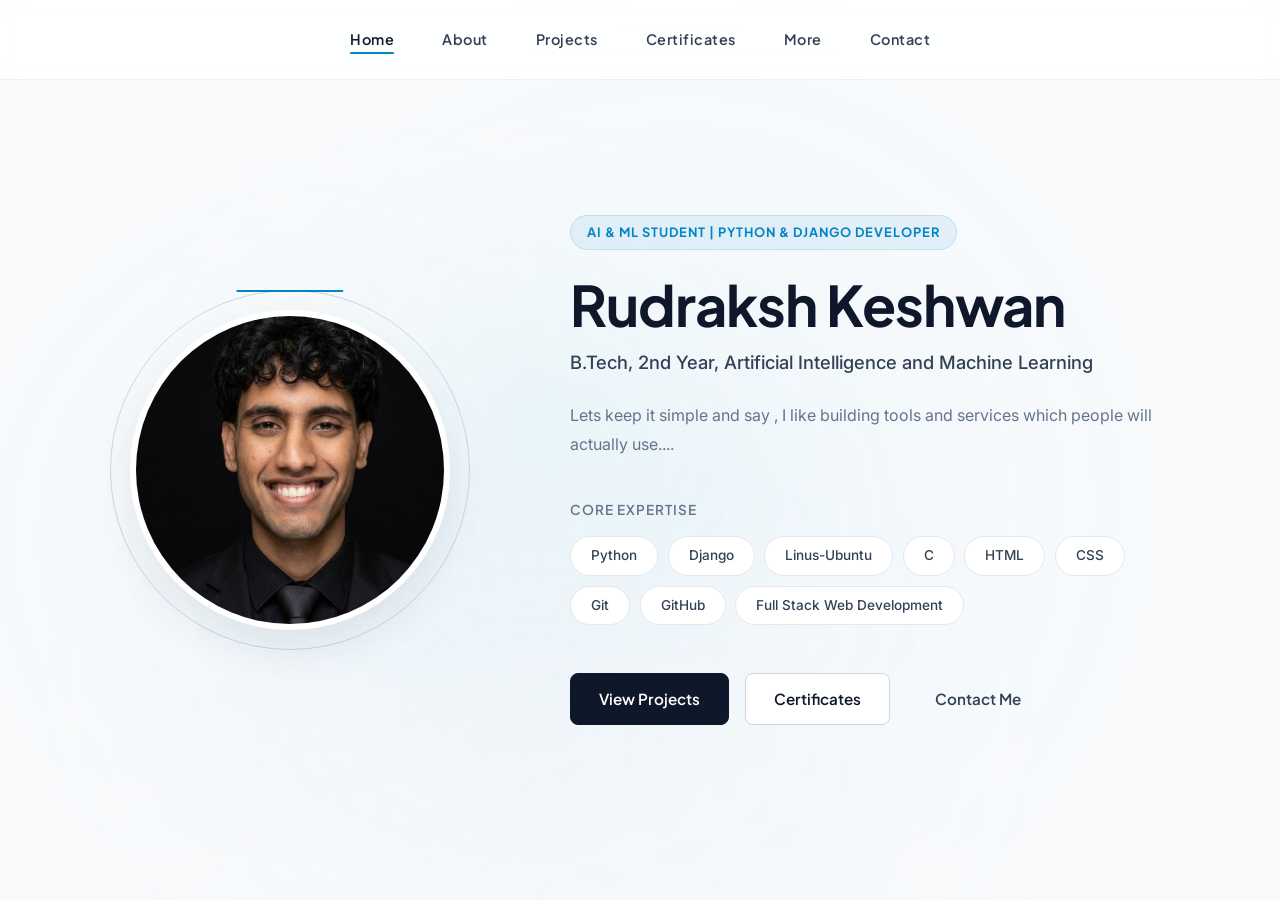
==== commit ae15f334: "index change" ====
--- a/index.html
+++ b/index.html
@@ -46,6 +46,7 @@
                     <div class="skills-grid">
                         <span class="skill-chip">Python</span>
                         <span class="skill-chip">Django</span>
+                        <span class='skill-chip'>Linus-Ubuntu  </span>
                         <span class="skill-chip">C</span>
                         <span class="skill-chip">HTML</span>
                         <span class="skill-chip">CSS</span>
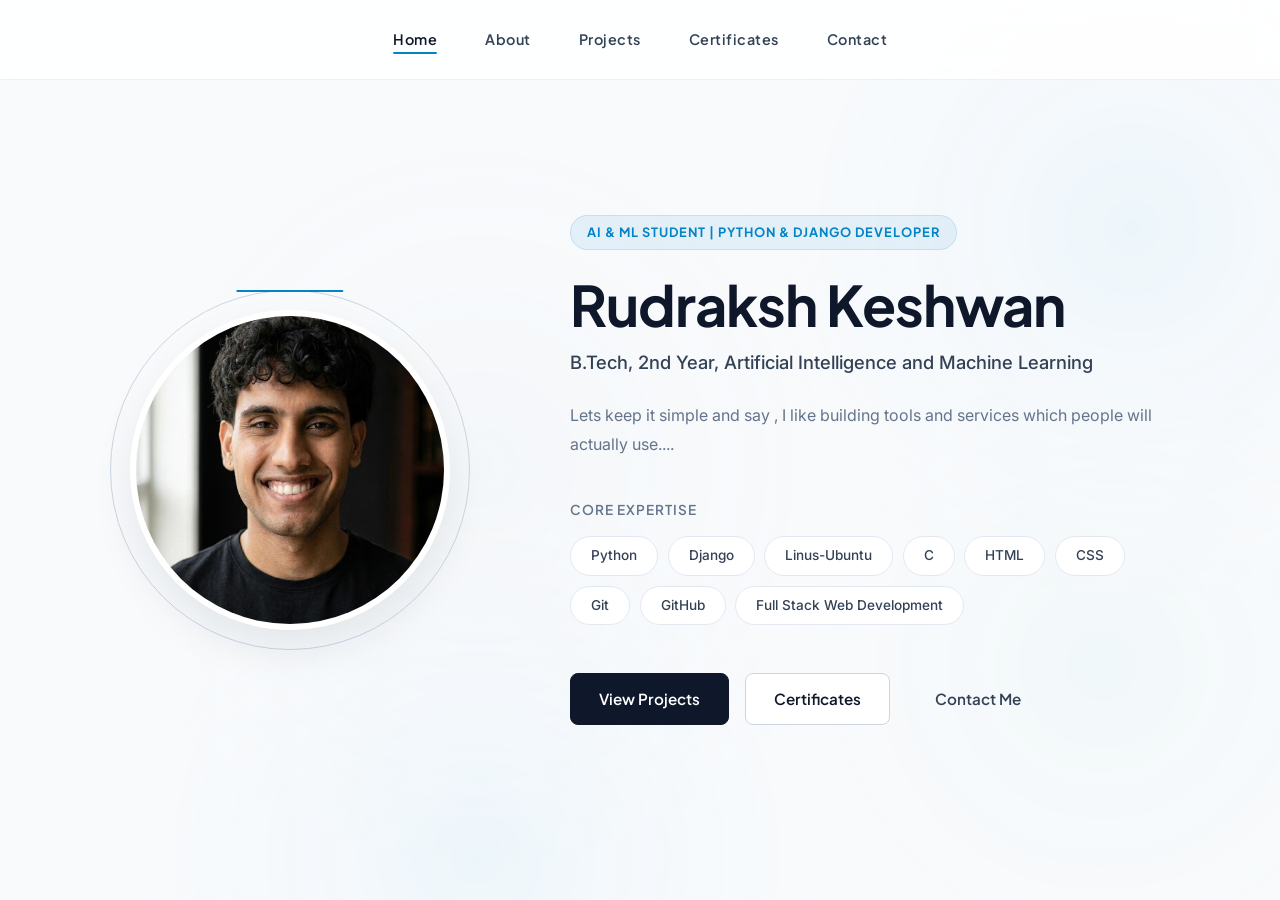
==== commit 2dc787ca: "all complete" ====
--- a/index.html
+++ b/index.html
@@ -12,10 +12,9 @@
         <nav class="nav-container">
             <ul class="nav-links">
                 <li><a href="index.html" class="active">Home</a></li>
-                <li><a href="#about">About</a></li>
-                <li><a href="projects.html">Projects</a></li> <li><a href="#certificates">Certificates</a></li>
-                <li><a href="#more">More</a></li>
-                <li><a href="#contact">Contact</a></li>
+                <li><a href="about.html">About</a></li>
+                <li><a href="projects.html">Projects</a></li> <li><a href="certificate.html">Certificates</a></li>
+                <li><a href="contact.html">Contact</a></li>
             </ul>
         </nav>
     </header>
@@ -57,8 +56,8 @@
                 </div>
 
                 <div class="action-group reveal-up delay-6">
-                    <a href="projects.html" class="btn btn-primary">View Projects</a> <a href="#certificates" class="btn btn-secondary">Certificates</a>
-                    <a href="#contact" class="btn btn-outline">Contact Me</a>
+                    <a href="projects.html" class="btn btn-primary">View Projects</a> <a href="certificate.html" class="btn btn-secondary">Certificates</a>
+                    <a href="contact.html" class="btn btn-outline">Contact Me</a>
                 </div>
             </div>
         </div>
--- a/style.css
+++ b/style.css
@@ -441,4 +441,178 @@
     .projects-theme .projects-grid { grid-template-columns: 1fr; }
     .projects-theme .actions { flex-direction: column; }
     .projects-theme .btn { width: 100%; }
+}
+/* ==========================================================================
+   CERTIFICATES PAGE (Appends to THEME 2)
+   ========================================================================== */
+.projects-theme .certificates-list {
+    display: flex;
+    flex-direction: column;
+    gap: 4rem;
+}
+
+.projects-theme .certificate-card {
+    background-color: var(--card-bg);
+    border: 1px solid var(--card-border);
+    border-radius: var(--radius);
+    overflow: hidden;
+    display: grid;
+    grid-template-columns: 1fr;
+    transition: box-shadow 0.3s ease, border-color 0.3s ease;
+}
+
+/* Split layout for desktop to make the image the hero */
+@media (min-width: 1024px) {
+    .projects-theme .certificate-card {
+        grid-template-columns: 1.2fr 1fr;
+    }
+}
+
+.projects-theme .certificate-card:hover {
+    border-color: #3f3f46;
+    box-shadow: 0 16px 32px -12px rgba(0, 0, 0, 0.6);
+}
+
+.projects-theme .cert-image-wrapper {
+    background: #111113;
+    padding: 2.5rem;
+    display: flex;
+    align-items: center;
+    justify-content: center;
+    border-bottom: 1px solid var(--card-border);
+}
+
+@media (min-width: 1024px) {
+    .projects-theme .cert-image-wrapper {
+        border-bottom: none;
+        border-right: 1px solid var(--card-border);
+        padding: 3rem;
+    }
+}
+
+.projects-theme .cert-img {
+    width: 100%;
+    max-width: 600px;
+    height: auto;
+    border-radius: 6px;
+    box-shadow: 0 8px 24px rgba(0,0,0,0.5);
+    transition: transform 0.3s ease;
+    border: 1px solid rgba(255,255,255,0.05);
+}
+
+.projects-theme .cert-img:hover {
+    transform: scale(1.02);
+}
+
+.projects-theme .cert-info {
+    padding: 2.5rem;
+    display: flex;
+    flex-direction: column;
+}
+
+.projects-theme .cert-info h2 {
+    font-size: 1.6rem;
+    color: #fff;
+    margin-bottom: 0.5rem;
+    line-height: 1.3;
+    letter-spacing: -0.01em;
+}
+
+.projects-theme .cert-issuer {
+    font-size: 1.05rem;
+    color: var(--accent);
+    font-weight: 500;
+    margin-bottom: 1.5rem;
+}
+
+.projects-theme .cert-description {
+    color: var(--text-muted);
+    font-size: 0.95rem;
+    line-height: 1.7;
+    margin-bottom: 2rem;
+}
+
+.projects-theme .cert-demonstrates h4 {
+    color: #e4e4e7;
+    font-size: 1.05rem;
+    margin-bottom: 1rem;
+    font-weight: 600;
+}
+
+/* Authenticity Block Styling */
+.projects-theme .cert-verification {
+    margin-top: auto;
+    padding-top: 2rem;
+    border-top: 1px solid var(--card-border);
+    display: flex;
+    align-items: flex-end;
+    justify-content: space-between;
+    gap: 1.5rem;
+    flex-wrap: wrap;
+}
+
+.projects-theme .verify-text {
+    flex-grow: 1;
+    font-size: 0.9rem;
+    color: var(--text-muted);
+    min-width: 200px;
+}
+
+.projects-theme .verify-text a {
+    color: var(--accent);
+    text-decoration: none;
+    transition: color 0.3s;
+    font-weight: 500;
+}
+
+.projects-theme .verify-text a:hover {
+    color: var(--accent-hover);
+    text-decoration: underline;
+}
+
+/* The Shop-Style QR Card */
+.projects-theme .qr-card {
+    background: #ffffff;
+    padding: 0.85rem;
+    border-radius: 8px;
+    display: inline-flex;
+    flex-direction: column;
+    align-items: center;
+    box-shadow: 0 4px 16px rgba(0,0,0,0.3);
+}
+
+.projects-theme .qr-wrapper {
+    width: 110px;
+    height: 110px;
+    margin-bottom: 0.5rem;
+    background: #ffffff;
+    display: flex;
+    justify-content: center;
+    align-items: center;
+}
+
+.projects-theme .qr-wrapper img {
+    width: 100%;
+    height: 100%;
+    object-fit: contain;
+}
+
+.projects-theme .qr-label {
+    color: #0F172A;
+    font-size: 0.75rem;
+    font-weight: 700;
+    text-transform: uppercase;
+    letter-spacing: 0.5px;
+    text-align: center;
+}
+
+@media (max-width: 768px) {
+    .projects-theme .cert-info {
+        padding: 2rem;
+    }
+    
+    .projects-theme .cert-verification {
+        flex-direction: column-reverse;
+        align-items: flex-start;
+    }
 }
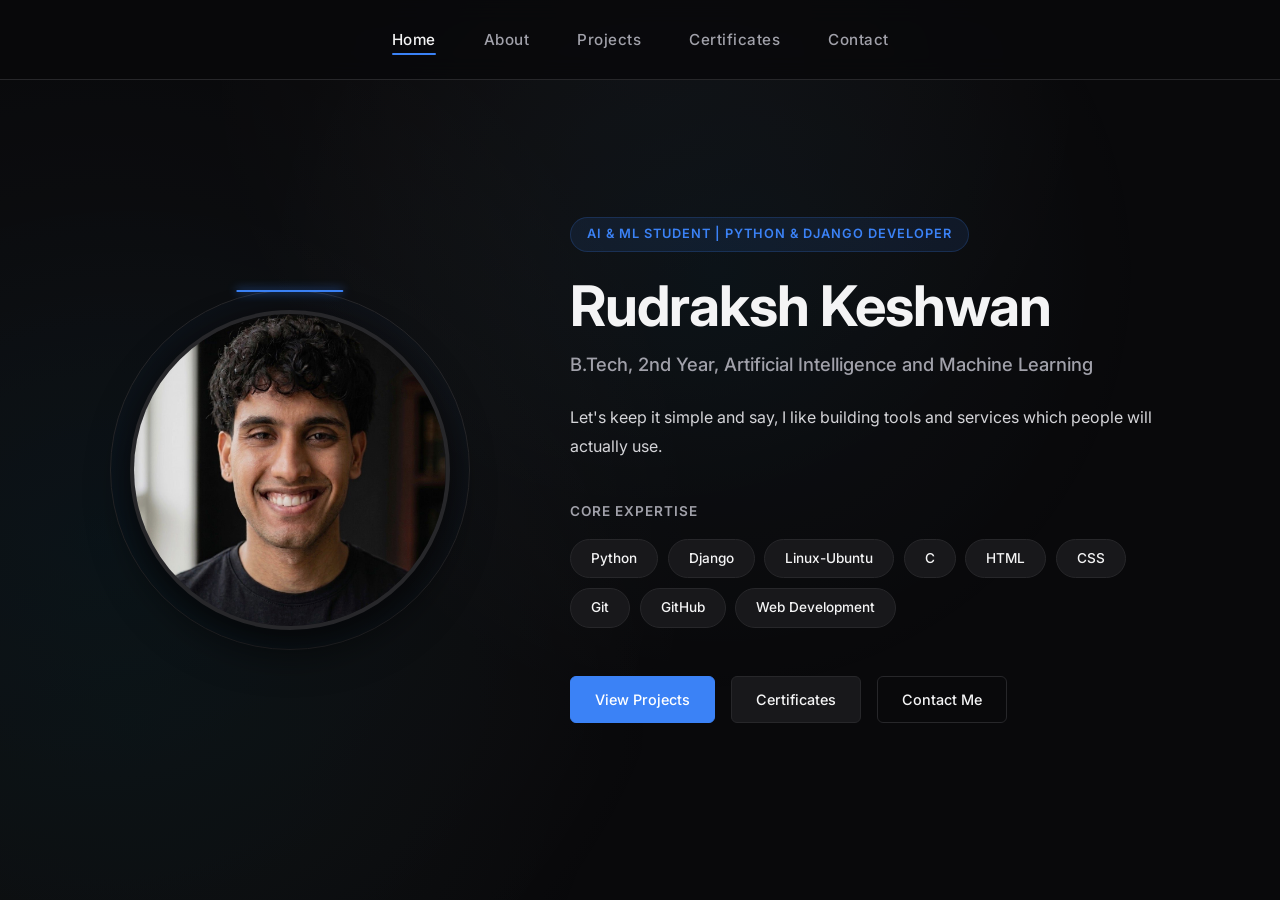
==== commit a8d41e01: "final_touches" ====
--- a/index.html
+++ b/index.html
@@ -6,14 +6,16 @@
     <title>Rudraksh Keshwan | AI & ML Developer</title>
     <link rel="stylesheet" href="style.css">
 </head>
-<body class="home-theme"> <canvas id="ambient-canvas"></canvas>
+<body class="projects-theme"> 
+    <canvas id="ambient-canvas"></canvas>
 
     <header class="navbar">
         <nav class="nav-container">
             <ul class="nav-links">
                 <li><a href="index.html" class="active">Home</a></li>
                 <li><a href="about.html">About</a></li>
-                <li><a href="projects.html">Projects</a></li> <li><a href="certificate.html">Certificates</a></li>
+                <li><a href="projects.html">Projects</a></li> 
+                <li><a href="certificate.html">Certificates</a></li>
                 <li><a href="contact.html">Contact</a></li>
             </ul>
         </nav>
@@ -37,7 +39,7 @@
                 <h2 class="education-subtitle reveal-up delay-3">B.Tech, 2nd Year, Artificial Intelligence and Machine Learning</h2>
                 
                 <p class="about-text reveal-up delay-4">
-                    Lets keep it simple and say , I like building tools and services which people will actually use....
+                    Let's keep it simple and say, I like building tools and services which people will actually use.
                 </p>
 
                 <div class="skills-section reveal-up delay-5">
@@ -45,18 +47,19 @@
                     <div class="skills-grid">
                         <span class="skill-chip">Python</span>
                         <span class="skill-chip">Django</span>
-                        <span class='skill-chip'>Linus-Ubuntu  </span>
+                        <span class="skill-chip">Linux-Ubuntu</span>
                         <span class="skill-chip">C</span>
                         <span class="skill-chip">HTML</span>
                         <span class="skill-chip">CSS</span>
                         <span class="skill-chip">Git</span>
                         <span class="skill-chip">GitHub</span>
-                        <span class="skill-chip">Full Stack Web Development</span>
+                        <span class="skill-chip">Web Development</span>
                     </div>
                 </div>
 
                 <div class="action-group reveal-up delay-6">
-                    <a href="projects.html" class="btn btn-primary">View Projects</a> <a href="certificate.html" class="btn btn-secondary">Certificates</a>
+                    <a href="projects.html" class="btn btn-primary">View Projects</a> 
+                    <a href="certificate.html" class="btn btn-secondary">Certificates</a>
                     <a href="contact.html" class="btn btn-outline">Contact Me</a>
                 </div>
             </div>
--- a/style.css
+++ b/style.css
@@ -1,7 +1,7 @@
 /* ==========================================================================
    GLOBAL RESET & FONTS
    ========================================================================== */
-@import url('https://fonts.googleapis.com/css2?family=Inter:wght@300;400;500;600;700&family=Plus+Jakarta+Sans:wght@500;600;700&display=swap');
+@import url('https://fonts.googleapis.com/css2?family=Inter:wght@300;400;500;600;700&display=swap');
 
 * {
     margin: 0;
@@ -18,27 +18,6 @@
     -webkit-font-smoothing: antialiased;
     -moz-osx-font-smoothing: grayscale;
     overflow-x: hidden;
-}
-
-/* ==========================================================================
-   THEME 1: HOMEPAGE (Light, Elegant, Clean)
-   ========================================================================== */
-body.home-theme {
-    --bg-base: #F8FAFC;
-    --bg-glass: rgba(255, 255, 255, 0.85);
-    --text-primary: #0F172A;
-    --text-secondary: #334155;
-    --text-muted: #64748B;
-    --accent-main: #0284C7;
-    --border-light: #E2E8F0;
-    --border-medium: #CBD5E1;
-    --font-heading: 'Plus Jakarta Sans', sans-serif;
-    --font-body: 'Inter', sans-serif;
-
-    background-color: var(--bg-base);
-    color: var(--text-primary);
-    font-family: var(--font-body);
-    line-height: 1.6;
 }
 
 /* Ambient Canvas */
@@ -53,235 +32,8 @@
     opacity: 0.6;
 }
 
-/* Navbar */
-.home-theme .navbar {
-    position: fixed;
-    top: 0;
-    width: 100%;
-    height: 80px;
-    background: var(--bg-glass);
-    backdrop-filter: blur(12px);
-    -webkit-backdrop-filter: blur(12px);
-    border-bottom: 1px solid rgba(226, 232, 240, 0.6);
-    z-index: 100;
-    display: flex;
-    justify-content: center;
-    align-items: center;
-}
-
-.home-theme .nav-container {
-    width: 100%;
-    max-width: 1200px;
-    display: flex;
-    justify-content: center;
-}
-
-.home-theme .nav-links {
-    display: flex;
-    list-style: none;
-    gap: 3rem;
-}
-
-.home-theme .nav-links a {
-    text-decoration: none;
-    color: var(--text-secondary);
-    font-family: var(--font-heading);
-    font-size: 0.9rem;
-    font-weight: 600;
-    letter-spacing: 0.5px;
-    position: relative;
-    transition: color 0.3s ease;
-}
-
-.home-theme .nav-links a::after {
-    content: '';
-    position: absolute;
-    bottom: -6px;
-    left: 50%;
-    width: 0;
-    height: 2px;
-    background: var(--accent-main);
-    transition: all 0.3s ease;
-    transform: translateX(-50%);
-    border-radius: 2px;
-}
-
-.home-theme .nav-links a:hover, .home-theme .nav-links a.active { color: var(--text-primary); }
-.home-theme .nav-links a:hover::after, .home-theme .nav-links a.active::after { width: 100%; }
-
-/* Hero Section */
-.home-theme .hero {
-    min-height: 100vh;
-    display: flex;
-    align-items: center;
-    justify-content: center;
-    padding: 100px 5% 60px;
-    position: relative;
-}
-
-.home-theme .hero-container {
-    max-width: 1100px;
-    width: 100%;
-    display: grid;
-    grid-template-columns: 400px 1fr;
-    gap: 5rem;
-    align-items: center;
-}
-
-/* Image Visual */
-.home-theme .hero-visual {
-    position: relative;
-    display: flex;
-    justify-content: center;
-    align-items: center;
-}
-
-.home-theme .image-ring {
-    position: absolute;
-    width: 360px;
-    height: 360px;
-    border-radius: 50%;
-    border: 1px solid var(--border-medium);
-    top: 50%;
-    left: 50%;
-    transform: translate(-50%, -50%);
-}
-
-.home-theme .image-ring::before {
-    content: '';
-    position: absolute;
-    top: -1px;
-    left: 50%;
-    width: 30%;
-    height: 2px;
-    background: var(--accent-main);
-    transform: translateX(-50%);
-    border-radius: 2px;
-}
-
-.home-theme .image-wrapper {
-    width: 320px;
-    height: 320px;
-    border-radius: 50%;
-    overflow: hidden;
-    position: relative;
-    background: #FFF;
-    box-shadow: 0 20px 40px rgba(15, 23, 42, 0.08);
-    z-index: 2;
-    border: 6px solid #FFFFFF;
-}
-
-.home-theme .image-wrapper img {
-    width: 100%;
-    height: 100%;
-    object-fit: cover;
-}
-
-/* Content */
-.home-theme .hero-content {
-    display: flex;
-    flex-direction: column;
-    align-items: flex-start;
-}
-
-.home-theme .role-badge {
-    display: inline-block;
-    padding: 0.4rem 1rem;
-    background: rgba(2, 132, 199, 0.08);
-    color: var(--accent-main);
-    font-family: var(--font-heading);
-    font-size: 0.8rem;
-    font-weight: 700;
-    letter-spacing: 1px;
-    text-transform: uppercase;
-    border-radius: 100px;
-    margin-bottom: 1.5rem;
-    border: 1px solid rgba(2, 132, 199, 0.15);
-}
-
-.home-theme .name-title {
-    font-family: var(--font-heading);
-    font-size: 3.5rem;
-    font-weight: 700;
-    color: var(--text-primary);
-    line-height: 1.1;
-    letter-spacing: -1px;
-    margin-bottom: 0.75rem;
-}
-
-.home-theme .education-subtitle {
-    font-size: 1.15rem;
-    font-weight: 500;
-    color: var(--text-secondary);
-    margin-bottom: 1.5rem;
-    font-family: var(--font-body);
-}
-
-.home-theme .about-text {
-    font-size: 1rem;
-    color: var(--text-muted);
-    line-height: 1.8;
-    margin-bottom: 2.5rem;
-    max-width: 95%;
-}
-
-/* Skills */
-.home-theme .skills-section { margin-bottom: 3rem; width: 100%; }
-.home-theme .skills-heading {
-    font-family: var(--font-heading);
-    font-size: 0.85rem;
-    text-transform: uppercase;
-    letter-spacing: 1px;
-    color: var(--text-muted);
-    margin-bottom: 1rem;
-    font-weight: 600;
-}
-
-.home-theme .skills-grid { display: flex; flex-wrap: wrap; gap: 0.6rem; }
-.home-theme .skill-chip {
-    padding: 0.5rem 1.25rem;
-    background: #FFFFFF;
-    border: 1px solid var(--border-light);
-    border-radius: 100px;
-    font-size: 0.85rem;
-    font-weight: 500;
-    color: var(--text-secondary);
-    transition: all 0.3s ease;
-    cursor: default;
-}
-
-.home-theme .skill-chip:hover {
-    border-color: var(--accent-main);
-    color: var(--accent-main);
-    transform: translateY(-2px);
-    box-shadow: 0 4px 12px rgba(2, 132, 199, 0.08);
-}
-
-/* Buttons */
-.home-theme .action-group { display: flex; gap: 1rem; flex-wrap: wrap; }
-.home-theme .btn {
-    display: inline-flex;
-    align-items: center;
-    justify-content: center;
-    padding: 0.8rem 1.75rem;
-    border-radius: 8px;
-    font-family: var(--font-heading);
-    font-size: 0.95rem;
-    font-weight: 600;
-    text-decoration: none;
-    transition: all 0.3s ease;
-}
-
-.home-theme .btn-primary { background: var(--text-primary); color: #FFFFFF; border: 1px solid var(--text-primary); }
-.home-theme .btn-primary:hover { background: var(--accent-main); border-color: var(--accent-main); transform: translateY(-2px); box-shadow: 0 10px 20px rgba(2, 132, 199, 0.15); }
-.home-theme .btn-secondary { background: #FFFFFF; color: var(--text-primary); border: 1px solid var(--border-medium); }
-.home-theme .btn-secondary:hover { border-color: var(--text-primary); transform: translateY(-2px); box-shadow: 0 8px 16px rgba(15, 23, 42, 0.06); }
-.home-theme .btn-outline { background: transparent; color: var(--text-secondary); border: 1px solid transparent; }
-.home-theme .btn-outline:hover { color: var(--accent-main); }
-
-
-/* ==========================================================================
-   THEME 2: PROJECTS & DETAILS (Premium Dark)
+/* ==========================================================================
+   THEME: PREMIUM DARK (Used across all pages)
    ========================================================================== */
 body.projects-theme {
     --bg-dark: #09090b;
@@ -302,12 +54,243 @@
     line-height: 1.6;
 }
 
-/* Main Projects Page */
+/* ==========================================================================
+   HOME PAGE SPECIFIC STYLES
+   ========================================================================== */
+
+/* Navbar */
+.projects-theme .navbar {
+    position: fixed;
+    top: 0;
+    width: 100%;
+    height: 80px;
+    background: rgba(9, 9, 11, 0.85); /* dark glass */
+    backdrop-filter: blur(12px);
+    -webkit-backdrop-filter: blur(12px);
+    border-bottom: 1px solid var(--card-border);
+    z-index: 100;
+    display: flex;
+    justify-content: center;
+    align-items: center;
+}
+
+.projects-theme .nav-container {
+    width: 100%;
+    max-width: 1200px;
+    display: flex;
+    justify-content: center;
+}
+
+.projects-theme .nav-links {
+    display: flex;
+    list-style: none;
+    gap: 3rem;
+}
+
+.projects-theme .nav-links a {
+    text-decoration: none;
+    color: var(--text-muted);
+    font-size: 0.95rem;
+    font-weight: 500;
+    letter-spacing: 0.5px;
+    position: relative;
+    transition: color 0.3s ease;
+}
+
+.projects-theme .nav-links a::after {
+    content: '';
+    position: absolute;
+    bottom: -6px;
+    left: 50%;
+    width: 0;
+    height: 2px;
+    background: var(--accent);
+    transition: all 0.3s ease;
+    transform: translateX(-50%);
+    border-radius: 2px;
+}
+
+.projects-theme .nav-links a:hover, 
+.projects-theme .nav-links a.active { color: var(--text-main); }
+.projects-theme .nav-links a:hover::after, 
+.projects-theme .nav-links a.active::after { width: 100%; }
+
+/* Hero Section */
+.projects-theme .hero {
+    min-height: 100vh;
+    display: flex;
+    align-items: center;
+    justify-content: center;
+    padding: 100px 5% 60px;
+    position: relative;
+}
+
+.projects-theme .hero-container {
+    max-width: 1100px;
+    width: 100%;
+    display: grid;
+    grid-template-columns: 400px 1fr;
+    gap: 5rem;
+    align-items: center;
+}
+
+/* Hero Visual (Image) */
+.projects-theme .hero-visual {
+    position: relative;
+    display: flex;
+    justify-content: center;
+    align-items: center;
+}
+
+.projects-theme .image-ring {
+    position: absolute;
+    width: 360px;
+    height: 360px;
+    border-radius: 50%;
+    border: 1px solid var(--card-border);
+    top: 50%;
+    left: 50%;
+    transform: translate(-50%, -50%);
+    box-shadow: inset 0 0 40px rgba(59, 130, 246, 0.05);
+}
+
+.projects-theme .image-ring::before {
+    content: '';
+    position: absolute;
+    top: -1px;
+    left: 50%;
+    width: 30%;
+    height: 2px;
+    background: var(--accent);
+    transform: translateX(-50%);
+    border-radius: 2px;
+    box-shadow: 0 0 10px var(--accent);
+}
+
+.projects-theme .image-wrapper {
+    width: 320px;
+    height: 320px;
+    border-radius: 50%;
+    overflow: hidden;
+    position: relative;
+    background: var(--card-bg);
+    box-shadow: 0 20px 40px rgba(0, 0, 0, 0.6);
+    z-index: 2;
+    border: 4px solid var(--card-border);
+}
+
+.projects-theme .image-wrapper img {
+    width: 100%;
+    height: 100%;
+    object-fit: cover;
+    opacity: 0.9;
+    transition: opacity 0.3s;
+}
+
+.projects-theme .image-wrapper:hover img {
+    opacity: 1;
+}
+
+/* Hero Content */
+.projects-theme .hero-content {
+    display: flex;
+    flex-direction: column;
+    align-items: flex-start;
+}
+
+.projects-theme .role-badge {
+    display: inline-block;
+    padding: 0.4rem 1rem;
+    background: rgba(59, 130, 246, 0.1);
+    color: var(--accent);
+    font-size: 0.8rem;
+    font-weight: 600;
+    letter-spacing: 1px;
+    text-transform: uppercase;
+    border-radius: 100px;
+    margin-bottom: 1.5rem;
+    border: 1px solid rgba(59, 130, 246, 0.2);
+}
+
+.projects-theme .name-title {
+    font-size: 3.5rem;
+    font-weight: 700;
+    color: var(--text-main);
+    line-height: 1.1;
+    letter-spacing: -1px;
+    margin-bottom: 0.75rem;
+}
+
+.projects-theme .education-subtitle {
+    font-size: 1.15rem;
+    font-weight: 500;
+    color: var(--text-muted);
+    margin-bottom: 1.5rem;
+}
+
+.projects-theme .about-text {
+    font-size: 1rem;
+    color: #d4d4d8;
+    line-height: 1.8;
+    margin-bottom: 2.5rem;
+    max-width: 95%;
+}
+
+/* Home Skills Section */
+.projects-theme .skills-section { margin-bottom: 3rem; width: 100%; }
+.projects-theme .skills-heading {
+    font-size: 0.85rem;
+    text-transform: uppercase;
+    letter-spacing: 1px;
+    color: var(--text-muted);
+    margin-bottom: 1rem;
+    font-weight: 600;
+}
+
+.projects-theme .skills-grid { display: flex; flex-wrap: wrap; gap: 0.6rem; }
+.projects-theme .skill-chip {
+    padding: 0.5rem 1.25rem;
+    background: var(--card-bg);
+    border: 1px solid var(--card-border);
+    border-radius: 100px;
+    font-size: 0.85rem;
+    font-weight: 500;
+    color: var(--text-main);
+    transition: all 0.3s ease;
+    cursor: default;
+}
+
+.projects-theme .skill-chip:hover {
+    border-color: var(--accent);
+    color: var(--accent);
+    transform: translateY(-2px);
+    box-shadow: 0 4px 12px rgba(59, 130, 246, 0.15);
+}
+
+/* ==========================================================================
+   GENERAL & SHARED COMPONENTS (Projects, About, Contact, etc.)
+   ========================================================================== */
 .projects-theme .container { max-width: 1200px; margin: 0 auto; padding: 4rem 2rem; }
 .projects-theme .page-header { margin-bottom: 4rem; text-align: center; }
 .projects-theme .page-header h1 { font-size: 3rem; font-weight: 700; margin-bottom: 1rem; letter-spacing: -0.02em; }
 .projects-theme .subtitle { font-size: 1.2rem; color: var(--text-muted); max-width: 600px; margin: 0 auto 2rem auto; }
 
+/* Buttons Shared */
+.projects-theme .action-group { display: flex; gap: 1rem; flex-wrap: wrap; }
+.projects-theme .actions { display: flex; gap: 12px; margin-top: auto; }
+.projects-theme .btn { 
+    display: inline-flex; align-items: center; justify-content: center; 
+    padding: 0.7rem 1.5rem; border-radius: 6px; font-size: 0.9rem; 
+    font-weight: 500; text-decoration: none; transition: 0.3s ease; cursor: pointer; 
+}
+.projects-theme .btn-primary { background-color: var(--accent); color: white; border: 1px solid var(--accent); }
+.projects-theme .btn-primary:hover { background-color: var(--accent-hover); border-color: var(--accent-hover); transform: translateY(-2px); box-shadow: 0 10px 20px rgba(59, 130, 246, 0.15); }
+.projects-theme .btn-secondary { background-color: var(--card-bg); color: var(--text-main); border: 1px solid var(--card-border); }
+.projects-theme .btn-secondary:hover { border-color: var(--text-muted); transform: translateY(-2px); box-shadow: 0 8px 16px rgba(0, 0, 0, 0.2); }
+.projects-theme .btn-outline { background: transparent; color: var(--text-main); border: 1px solid var(--card-border); }
+.projects-theme .btn-outline:hover { background: var(--card-border); border-color: #3f3f46; transform: translateY(-2px); }
+
+/* Note Blocks */
 .projects-theme .global-code-note {
     display: inline-flex; align-items: flex-start; gap: 12px;
     background-color: rgba(59, 130, 246, 0.1); border: 1px solid rgba(59, 130, 246, 0.2);
@@ -316,6 +299,7 @@
 .projects-theme .global-code-note svg { color: var(--accent); flex-shrink: 0; margin-top: 2px; }
 .projects-theme .global-code-note p { font-size: 0.95rem; color: #e4e4e7; margin: 0; }
 
+/* Grid & Cards */
 .projects-theme .projects-grid { display: grid; grid-template-columns: repeat(auto-fit, minmax(340px, 1fr)); gap: 2rem; }
 .projects-theme .project-card {
     background-color: var(--card-bg); border: 1px solid var(--card-border);
@@ -331,22 +315,19 @@
     color: rgba(255, 255, 255, 0.03); line-height: 1; pointer-events: none; z-index: 0;
 }
 
-/* Image & Video Previews */
+/* Media Previews inside Cards */
 .projects-theme a.video-preview { text-decoration: none; }
 .projects-theme .video-preview {
     width: 100%; height: 200px; background: linear-gradient(135deg, #1f2937, #111827);
     position: relative; display: flex; align-items: center; justify-content: center;
     border-bottom: 1px solid var(--card-border); z-index: 1; overflow: hidden;
 }
-
 .projects-theme .preview-img {
     position: absolute; top: 0; left: 0; width: 100%; height: 100%;
     object-fit: cover; z-index: -1; opacity: 0.5;
     transition: opacity 0.3s ease, transform 0.5s ease;
 }
-.projects-theme .video-preview:hover .preview-img {
-    opacity: 0.8; transform: scale(1.05);
-}
+.projects-theme .video-preview:hover .preview-img { opacity: 0.8; transform: scale(1.05); }
 
 .projects-theme .play-button {
     width: 60px; height: 60px; background-color: rgba(255, 255, 255, 0.1);
@@ -357,6 +338,7 @@
 .projects-theme .play-button svg { width: 24px; height: 24px; margin-left: 4px; color: white; }
 .projects-theme .overlay { position: absolute; bottom: 12px; right: 12px; background: rgba(0, 0, 0, 0.6); padding: 4px 8px; border-radius: 4px; font-size: 0.75rem; font-weight: 500; }
 
+/* Card Content Details */
 .projects-theme .project-content { padding: 2rem; display: flex; flex-direction: column; flex-grow: 1; z-index: 1; }
 .projects-theme .project-content h2 { font-size: 1.5rem; margin-bottom: 1rem; color: #fff; }
 .projects-theme .summary { color: var(--text-muted); font-size: 0.95rem; margin-bottom: 1.5rem; flex-grow: 1; }
@@ -372,14 +354,7 @@
 .projects-theme .dot.warning { background-color: var(--dot-warning); }
 .projects-theme .warning-text { color: #fbbf24; font-style: italic; }
 
-.projects-theme .actions { display: flex; gap: 12px; margin-top: auto; }
-.projects-theme .btn { display: inline-flex; align-items: center; justify-content: center; padding: 0.6rem 1.2rem; border-radius: 6px; font-size: 0.9rem; font-weight: 500; text-decoration: none; transition: 0.3s ease; cursor: pointer; }
-.projects-theme .btn-primary { background-color: var(--accent); color: white; border: 1px solid var(--accent); }
-.projects-theme .btn-primary:hover { background-color: var(--accent-hover); border-color: var(--accent-hover); }
-.projects-theme .btn-secondary { background-color: transparent; color: var(--text-main); border: 1px solid #3f3f46; }
-.projects-theme .btn-secondary:hover { background-color: #27272a; }
-
-/* Individual Details Pages Styles */
+/* Detail Pages Only */
 .projects-theme .detail-container { max-width: 800px; margin: 0 auto; padding: 4rem 2rem; }
 .projects-theme .back-link { display: inline-flex; align-items: center; gap: 8px; color: var(--text-muted); text-decoration: none; margin-bottom: 2rem; transition: color 0.3s; }
 .projects-theme .back-link:hover { color: var(--text-main); }
@@ -396,6 +371,37 @@
 .projects-theme ul.styled-list li::before { content: "→"; position: absolute; left: 0; color: var(--accent); }
 
 /* ==========================================================================
+   CERTIFICATES PAGE SPECIFIC
+   ========================================================================== */
+.projects-theme .certificates-list { display: flex; flex-direction: column; gap: 4rem; }
+.projects-theme .certificate-card {
+    background-color: var(--card-bg); border: 1px solid var(--card-border);
+    border-radius: var(--radius); overflow: hidden; display: grid; grid-template-columns: 1fr;
+    transition: box-shadow 0.3s ease, border-color 0.3s ease;
+}
+@media (min-width: 1024px) { .projects-theme .certificate-card { grid-template-columns: 1.2fr 1fr; } }
+.projects-theme .certificate-card:hover { border-color: #3f3f46; box-shadow: 0 16px 32px -12px rgba(0, 0, 0, 0.6); }
+
+.projects-theme .cert-image-wrapper { background: #111113; padding: 2.5rem; display: flex; align-items: center; justify-content: center; border-bottom: 1px solid var(--card-border); }
+@media (min-width: 1024px) { .projects-theme .cert-image-wrapper { border-bottom: none; border-right: 1px solid var(--card-border); padding: 3rem; } }
+
+.projects-theme .cert-img { width: 100%; max-width: 600px; height: auto; border-radius: 6px; box-shadow: 0 8px 24px rgba(0,0,0,0.5); transition: transform 0.3s ease; border: 1px solid rgba(255,255,255,0.05); }
+.projects-theme .cert-img:hover { transform: scale(1.02); }
+.projects-theme .cert-info { padding: 2.5rem; display: flex; flex-direction: column; }
+.projects-theme .cert-info h2 { font-size: 1.6rem; color: #fff; margin-bottom: 0.5rem; line-height: 1.3; letter-spacing: -0.01em; }
+.projects-theme .cert-issuer { font-size: 1.05rem; color: var(--accent); font-weight: 500; margin-bottom: 1.5rem; }
+.projects-theme .cert-description { color: var(--text-muted); font-size: 0.95rem; line-height: 1.7; margin-bottom: 2rem; }
+.projects-theme .cert-demonstrates h4 { color: #e4e4e7; font-size: 1.05rem; margin-bottom: 1rem; font-weight: 600; }
+.projects-theme .cert-verification { margin-top: auto; padding-top: 2rem; border-top: 1px solid var(--card-border); display: flex; align-items: flex-end; justify-content: space-between; gap: 1.5rem; flex-wrap: wrap; }
+.projects-theme .verify-text { flex-grow: 1; font-size: 0.9rem; color: var(--text-muted); min-width: 200px; }
+.projects-theme .verify-text a { color: var(--accent); text-decoration: none; transition: color 0.3s; font-weight: 500; }
+.projects-theme .verify-text a:hover { color: var(--accent-hover); text-decoration: underline; }
+.projects-theme .qr-card { background: #ffffff; padding: 0.85rem; border-radius: 8px; display: inline-flex; flex-direction: column; align-items: center; box-shadow: 0 4px 16px rgba(0,0,0,0.3); }
+.projects-theme .qr-wrapper { width: 110px; height: 110px; margin-bottom: 0.5rem; background: #ffffff; display: flex; justify-content: center; align-items: center; }
+.projects-theme .qr-wrapper img { width: 100%; height: 100%; object-fit: contain; }
+.projects-theme .qr-label { color: #0F172A; font-size: 0.75rem; font-weight: 700; text-transform: uppercase; letter-spacing: 0.5px; text-align: center; }
+
+/* ==========================================================================
    SHARED ANIMATIONS
    ========================================================================== */
 .reveal-up { opacity: 0; transform: translateY(20px); animation: fadeSlideUp 0.8s cubic-bezier(0.16, 1, 0.3, 1) forwards; }
@@ -407,7 +413,7 @@
 @keyframes fadeSlideUp { to { opacity: 1; transform: translateY(0); } }
 @keyframes fadeScale { to { opacity: 1; transform: scale(1); } }
 
-/* Scroll reveal for Projects grid */
+/* Scroll reveal class (managed by JS) */
 .reveal { opacity: 0; transform: translateY(20px); transition: all 0.6s cubic-bezier(0.16, 1, 0.3, 1); }
 .reveal.active { opacity: 1; transform: translateY(0); }
 
@@ -415,204 +421,35 @@
    MEDIA QUERIES (Responsive)
    ========================================================================== */
 @media (max-width: 1024px) {
-    .home-theme .hero-container { grid-template-columns: 320px 1fr; gap: 3rem; }
-    .home-theme .image-wrapper { width: 280px; height: 280px; }
-    .home-theme .image-ring { width: 310px; height: 310px; }
-    .home-theme .name-title { font-size: 3rem; }
+    /* Home scaling */
+    .projects-theme .hero-container { grid-template-columns: 320px 1fr; gap: 3rem; }
+    .projects-theme .image-wrapper { width: 280px; height: 280px; }
+    .projects-theme .image-ring { width: 310px; height: 310px; }
+    .projects-theme .name-title { font-size: 3rem; }
 }
 
 @media (max-width: 768px) {
     /* Home Mobile */
-    .home-theme .navbar { overflow-x: auto; -ms-overflow-style: none; scrollbar-width: none; justify-content: flex-start; padding: 0 5%; }
-    .home-theme .navbar::-webkit-scrollbar { display: none; }
-    .home-theme .nav-container { justify-content: flex-start; }
-    .home-theme .nav-links { gap: 2rem; padding-right: 2rem; }
-    .home-theme .hero { padding-top: 120px; }
-    .home-theme .hero-container { grid-template-columns: 1fr; text-align: left; gap: 2.5rem; }
-    .home-theme .hero-visual { justify-content: flex-start; padding-left: 10px; }
-    .home-theme .image-wrapper { width: 220px; height: 220px; border-width: 4px; }
-    .home-theme .image-ring { width: 245px; height: 245px; left: 120px; transform: translate(-50%, -50%); }
-    .home-theme .name-title { font-size: 2.5rem; }
-    .home-theme .action-group { width: 100%; flex-direction: column; }
-    .home-theme .btn { width: 100%; }
-
-    /* Projects Mobile */
+    .projects-theme .navbar { overflow-x: auto; -ms-overflow-style: none; scrollbar-width: none; justify-content: flex-start; padding: 0 5%; }
+    .projects-theme .navbar::-webkit-scrollbar { display: none; }
+    .projects-theme .nav-container { justify-content: flex-start; }
+    .projects-theme .nav-links { gap: 2rem; padding-right: 2rem; }
+    .projects-theme .hero { padding-top: 120px; }
+    .projects-theme .hero-container { grid-template-columns: 1fr; text-align: left; gap: 2.5rem; }
+    .projects-theme .hero-visual { justify-content: flex-start; padding-left: 10px; }
+    .projects-theme .image-wrapper { width: 220px; height: 220px; border-width: 2px; }
+    .projects-theme .image-ring { width: 245px; height: 245px; left: 120px; transform: translate(-50%, -50%); }
+    .projects-theme .name-title { font-size: 2.5rem; }
+    .projects-theme .action-group { width: 100%; flex-direction: column; }
+    .projects-theme .action-group .btn { width: 100%; margin-bottom: 0.5rem; }
+
+    /* Projects / Other Pages Mobile */
     .projects-theme .page-header h1 { font-size: 2.2rem; }
     .projects-theme .projects-grid { grid-template-columns: 1fr; }
     .projects-theme .actions { flex-direction: column; }
-    .projects-theme .btn { width: 100%; }
-}
-/* ==========================================================================
-   CERTIFICATES PAGE (Appends to THEME 2)
-   ========================================================================== */
-.projects-theme .certificates-list {
-    display: flex;
-    flex-direction: column;
-    gap: 4rem;
-}
-
-.projects-theme .certificate-card {
-    background-color: var(--card-bg);
-    border: 1px solid var(--card-border);
-    border-radius: var(--radius);
-    overflow: hidden;
-    display: grid;
-    grid-template-columns: 1fr;
-    transition: box-shadow 0.3s ease, border-color 0.3s ease;
-}
-
-/* Split layout for desktop to make the image the hero */
-@media (min-width: 1024px) {
-    .projects-theme .certificate-card {
-        grid-template-columns: 1.2fr 1fr;
-    }
-}
-
-.projects-theme .certificate-card:hover {
-    border-color: #3f3f46;
-    box-shadow: 0 16px 32px -12px rgba(0, 0, 0, 0.6);
-}
-
-.projects-theme .cert-image-wrapper {
-    background: #111113;
-    padding: 2.5rem;
-    display: flex;
-    align-items: center;
-    justify-content: center;
-    border-bottom: 1px solid var(--card-border);
-}
-
-@media (min-width: 1024px) {
-    .projects-theme .cert-image-wrapper {
-        border-bottom: none;
-        border-right: 1px solid var(--card-border);
-        padding: 3rem;
-    }
-}
-
-.projects-theme .cert-img {
-    width: 100%;
-    max-width: 600px;
-    height: auto;
-    border-radius: 6px;
-    box-shadow: 0 8px 24px rgba(0,0,0,0.5);
-    transition: transform 0.3s ease;
-    border: 1px solid rgba(255,255,255,0.05);
-}
-
-.projects-theme .cert-img:hover {
-    transform: scale(1.02);
-}
-
-.projects-theme .cert-info {
-    padding: 2.5rem;
-    display: flex;
-    flex-direction: column;
-}
-
-.projects-theme .cert-info h2 {
-    font-size: 1.6rem;
-    color: #fff;
-    margin-bottom: 0.5rem;
-    line-height: 1.3;
-    letter-spacing: -0.01em;
-}
-
-.projects-theme .cert-issuer {
-    font-size: 1.05rem;
-    color: var(--accent);
-    font-weight: 500;
-    margin-bottom: 1.5rem;
-}
-
-.projects-theme .cert-description {
-    color: var(--text-muted);
-    font-size: 0.95rem;
-    line-height: 1.7;
-    margin-bottom: 2rem;
-}
-
-.projects-theme .cert-demonstrates h4 {
-    color: #e4e4e7;
-    font-size: 1.05rem;
-    margin-bottom: 1rem;
-    font-weight: 600;
-}
-
-/* Authenticity Block Styling */
-.projects-theme .cert-verification {
-    margin-top: auto;
-    padding-top: 2rem;
-    border-top: 1px solid var(--card-border);
-    display: flex;
-    align-items: flex-end;
-    justify-content: space-between;
-    gap: 1.5rem;
-    flex-wrap: wrap;
-}
-
-.projects-theme .verify-text {
-    flex-grow: 1;
-    font-size: 0.9rem;
-    color: var(--text-muted);
-    min-width: 200px;
-}
-
-.projects-theme .verify-text a {
-    color: var(--accent);
-    text-decoration: none;
-    transition: color 0.3s;
-    font-weight: 500;
-}
-
-.projects-theme .verify-text a:hover {
-    color: var(--accent-hover);
-    text-decoration: underline;
-}
-
-/* The Shop-Style QR Card */
-.projects-theme .qr-card {
-    background: #ffffff;
-    padding: 0.85rem;
-    border-radius: 8px;
-    display: inline-flex;
-    flex-direction: column;
-    align-items: center;
-    box-shadow: 0 4px 16px rgba(0,0,0,0.3);
-}
-
-.projects-theme .qr-wrapper {
-    width: 110px;
-    height: 110px;
-    margin-bottom: 0.5rem;
-    background: #ffffff;
-    display: flex;
-    justify-content: center;
-    align-items: center;
-}
-
-.projects-theme .qr-wrapper img {
-    width: 100%;
-    height: 100%;
-    object-fit: contain;
-}
-
-.projects-theme .qr-label {
-    color: #0F172A;
-    font-size: 0.75rem;
-    font-weight: 700;
-    text-transform: uppercase;
-    letter-spacing: 0.5px;
-    text-align: center;
-}
-
-@media (max-width: 768px) {
-    .projects-theme .cert-info {
-        padding: 2rem;
-    }
+    .projects-theme .actions .btn { width: 100%; }
     
-    .projects-theme .cert-verification {
-        flex-direction: column-reverse;
-        align-items: flex-start;
-    }
+    /* Certs Mobile */
+    .projects-theme .cert-info { padding: 2rem; }
+    .projects-theme .cert-verification { flex-direction: column-reverse; align-items: flex-start; }
 }
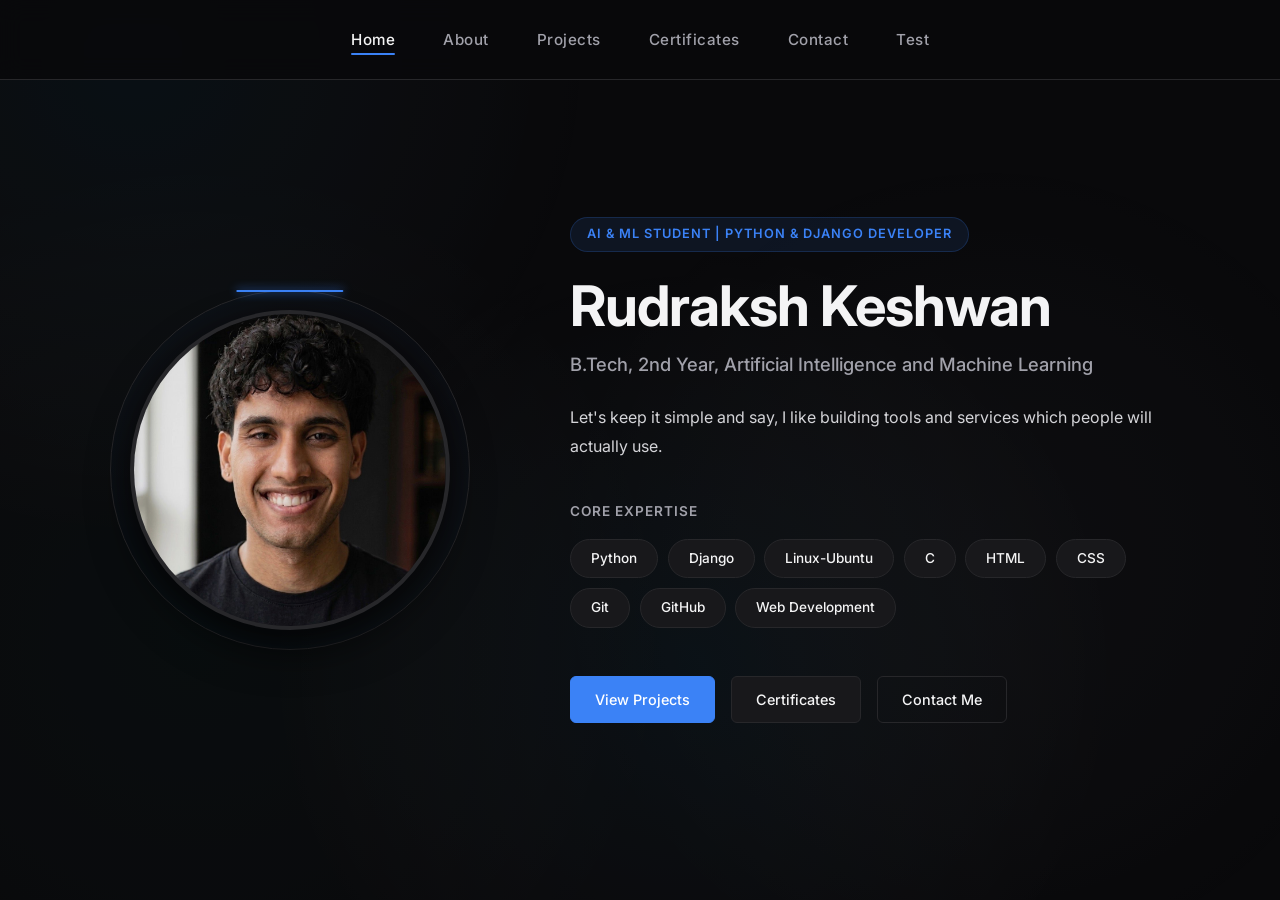
==== commit f1d14338: "autoli_test" ====
--- a/index.html
+++ b/index.html
@@ -17,6 +17,7 @@
                 <li><a href="projects.html">Projects</a></li> 
                 <li><a href="certificate.html">Certificates</a></li>
                 <li><a href="contact.html">Contact</a></li>
+                <li><a href="test.html">Test</a></li>
             </ul>
         </nav>
     </header>
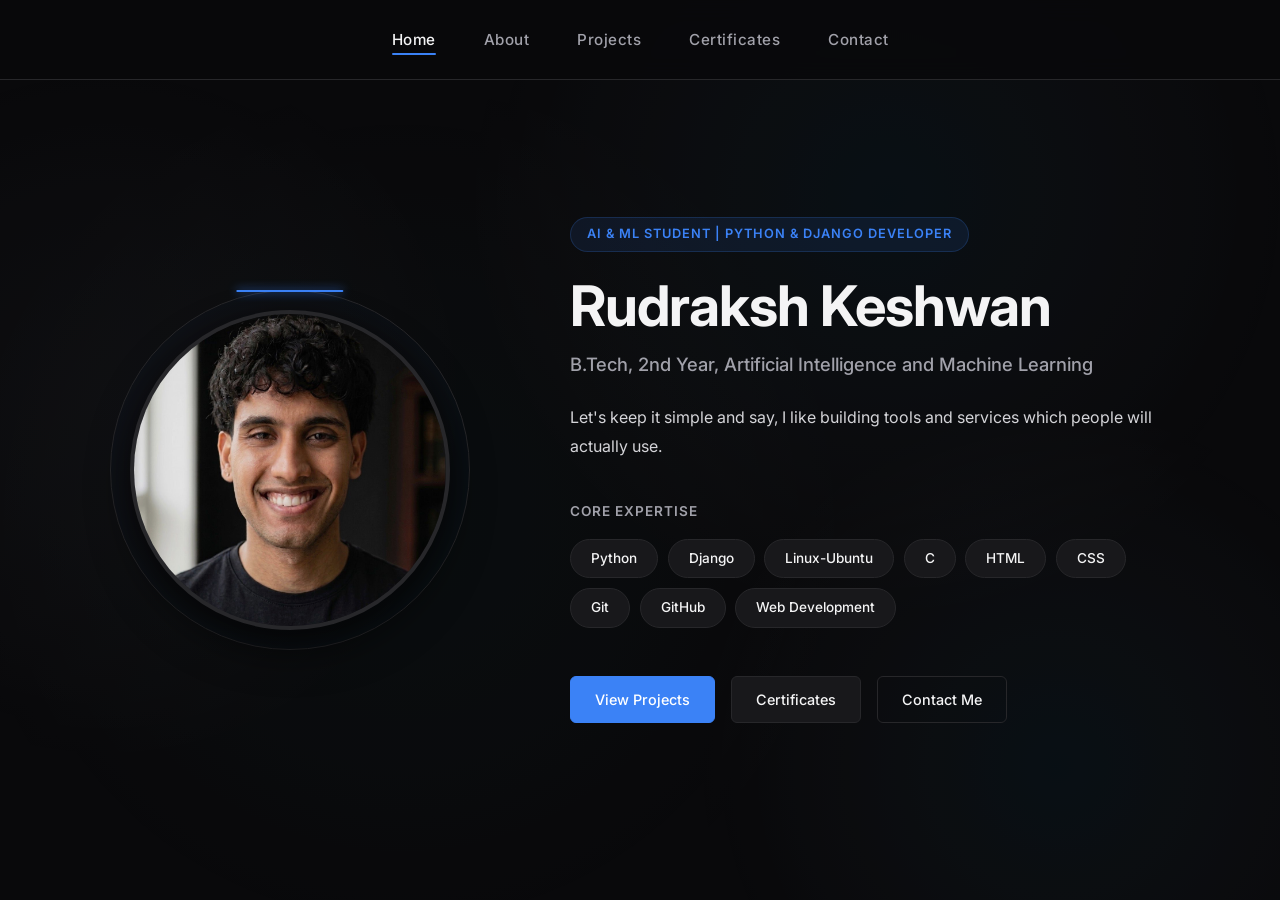
==== commit a8a01e7f: "restored" ====
--- a/index.html
+++ b/index.html
@@ -17,7 +17,7 @@
                 <li><a href="projects.html">Projects</a></li> 
                 <li><a href="certificate.html">Certificates</a></li>
                 <li><a href="contact.html">Contact</a></li>
-                <li><a href="test.html">Test</a></li>
+                
             </ul>
         </nav>
     </header>
